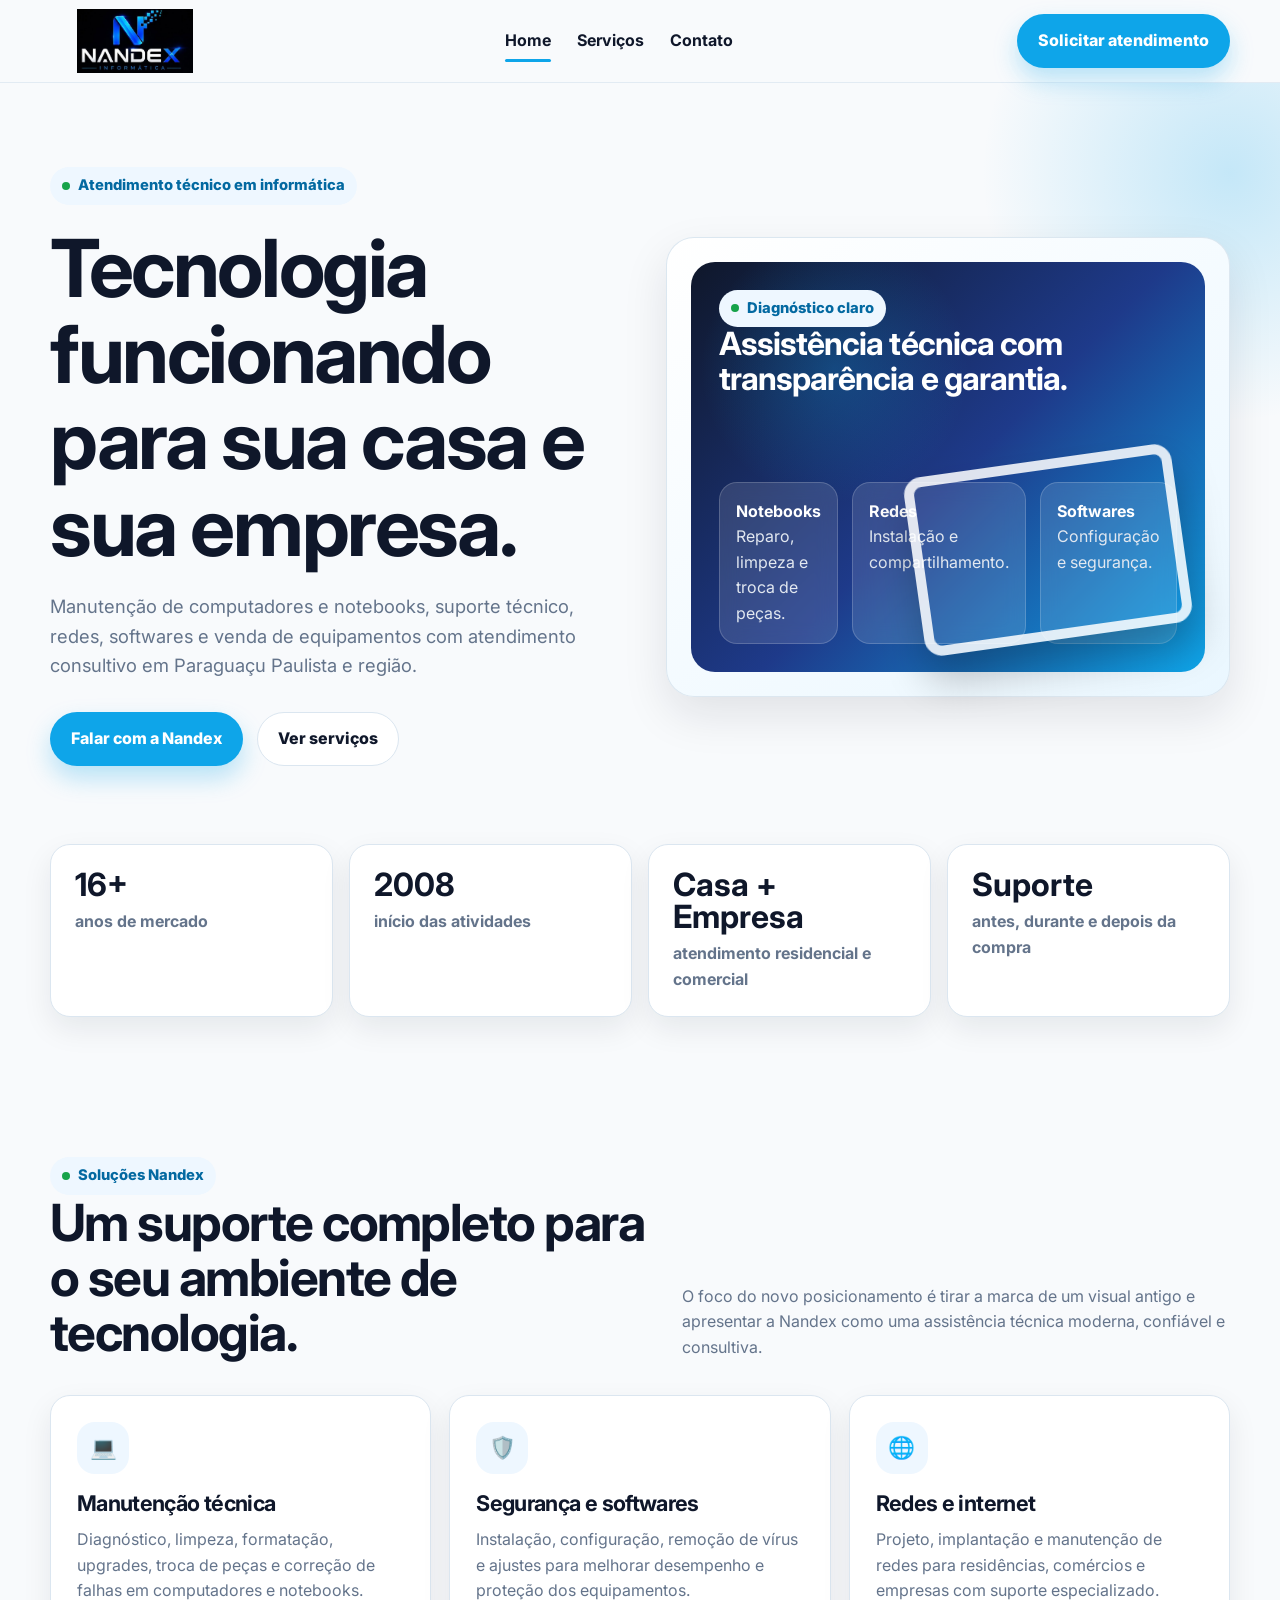
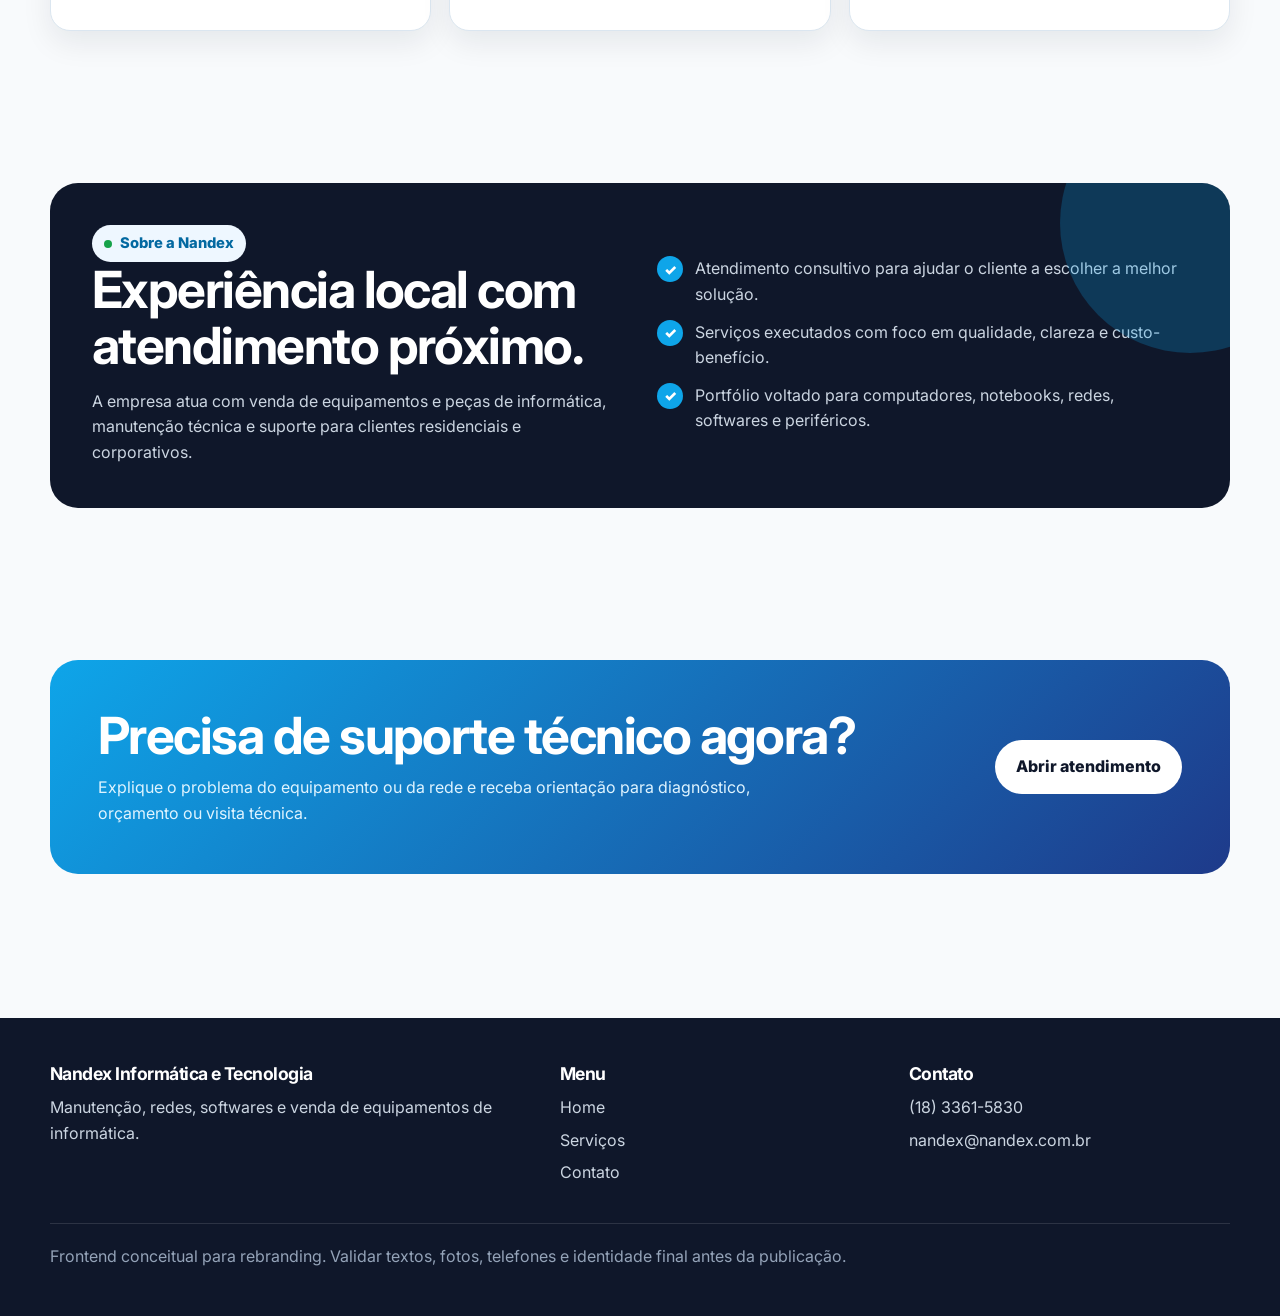
==== index.html @ adfa8a40 "chore: registrar estado inicial do site Nandex" ====
<!doctype html>
<html lang="pt-BR">
<head>
  <meta charset="utf-8">
  <meta name="viewport" content="width=device-width, initial-scale=1">
  <title>Nandex Informática e Tecnologia | Suporte, redes e manutenção</title>
  <meta name="description" content="Rebranding do frontend da Nandex Informática: manutenção de computadores, notebooks, redes, softwares e suporte técnico em Paraguaçu Paulista.">
  <link rel="preconnect" href="https://fonts.googleapis.com">
  <link rel="preconnect" href="https://fonts.gstatic.com" crossorigin>
  <link href="https://fonts.googleapis.com/css2?family=Inter:wght@400;600;700;800;900&display=swap" rel="stylesheet">
  <link rel="stylesheet" href="assets/css/style.css">
</head>
<body>
  <header class="site-header">
    <div class="container navbar">
      <a class="brand" href="index.html" aria-label="Nandex Informática e Tecnologia">
        <img class="brand-logo" src="assets/img/logo.nandex.jpeg" alt="Nandex Informática">
      </a>
      <nav class="nav-links" aria-label="Menu principal">
        <a class="active" href="index.html">Home</a>
        <a href="servicos.html">Serviços</a>
        <a href="contato.html">Contato</a>
      </nav>
      <div class="header-actions">
        <a class="btn btn-primary" href="contato.html">Solicitar atendimento</a>
        <button class="mobile-toggle" type="button" aria-label="Abrir menu" aria-expanded="false" data-mobile-toggle><span></span><span></span><span></span></button>
      </div>
    </div>
  </header>

  <main>
    <section class="hero">
      <div class="container hero-grid">
        <div>
          <span class="eyebrow">Atendimento técnico em informática</span>
          <h1>Tecnologia funcionando para sua casa e sua empresa.</h1>
          <p>Manutenção de computadores e notebooks, suporte técnico, redes, softwares e venda de equipamentos com atendimento consultivo em Paraguaçu Paulista e região.</p>
          <div class="hero-actions">
            <a class="btn btn-primary" href="contato.html">Falar com a Nandex</a>
            <a class="btn btn-outline" href="servicos.html">Ver serviços</a>
          </div>
        </div>
        <aside class="hero-card" aria-label="Resumo de serviços Nandex">
          <div class="device-card">
            <div>
              <span class="eyebrow">Diagnóstico claro</span>
              <h3>Assistência técnica com transparência e garantia.</h3>
            </div>
            <div class="service-strip">
              <div class="mini-card"><strong>Notebooks</strong>Reparo, limpeza e troca de peças.</div>
              <div class="mini-card"><strong>Redes</strong>Instalação e compartilhamento.</div>
              <div class="mini-card"><strong>Softwares</strong>Configuração e segurança.</div>
            </div>
          </div>
        </aside>
      </div>
    </section>

    <section class="stats" aria-label="Diferenciais da empresa">
      <div class="container stats-grid">
        <div class="stat-card"><strong>16+</strong><span>anos de mercado</span></div>
        <div class="stat-card"><strong>2008</strong><span>início das atividades</span></div>
        <div class="stat-card"><strong>Casa + Empresa</strong><span>atendimento residencial e comercial</span></div>
        <div class="stat-card"><strong>Suporte</strong><span>antes, durante e depois da compra</span></div>
      </div>
    </section>

    <section class="section">
      <div class="container">
        <div class="section-header">
          <div>
            <span class="eyebrow">Soluções Nandex</span>
            <h2>Um suporte completo para o seu ambiente de tecnologia.</h2>
          </div>
          <p>O foco do novo posicionamento é tirar a marca de um visual antigo e apresentar a Nandex como uma assistência técnica moderna, confiável e consultiva.</p>
        </div>
        <div class="grid-3">
          <article class="card"><div class="icon">💻</div><h3>Manutenção técnica</h3><p>Diagnóstico, limpeza, formatação, upgrades, troca de peças e correção de falhas em computadores e notebooks.</p></article>
          <article class="card"><div class="icon">🛡️</div><h3>Segurança e softwares</h3><p>Instalação, configuração, remoção de vírus e ajustes para melhorar desempenho e proteção dos equipamentos.</p></article>
          <article class="card"><div class="icon">🌐</div><h3>Redes e internet</h3><p>Projeto, implantação e manutenção de redes para residências, comércios e empresas com suporte especializado.</p></article>
        </div>
      </div>
    </section>

    <section class="section">
      <div class="container about-band">
        <div>
          <span class="eyebrow">Sobre a Nandex</span>
          <h2>Experiência local com atendimento próximo.</h2>
          <p style="margin-top:16px">A empresa atua com venda de equipamentos e peças de informática, manutenção técnica e suporte para clientes residenciais e corporativos.</p>
        </div>
        <div class="about-list">
          <div class="check"><span>✓</span><p>Atendimento consultivo para ajudar o cliente a escolher a melhor solução.</p></div>
          <div class="check"><span>✓</span><p>Serviços executados com foco em qualidade, clareza e custo-benefício.</p></div>
          <div class="check"><span>✓</span><p>Portfólio voltado para computadores, notebooks, redes, softwares e periféricos.</p></div>
        </div>
      </div>
    </section>

    <section class="section">
      <div class="container cta">
        <div>
          <h2>Precisa de suporte técnico agora?</h2>
          <p>Explique o problema do equipamento ou da rede e receba orientação para diagnóstico, orçamento ou visita técnica.</p>
        </div>
        <a class="btn" href="contato.html">Abrir atendimento</a>
      </div>
    </section>
  </main>

  <footer class="site-footer">
    <div class="container footer-grid">
      <div><h3>Nandex Informática e Tecnologia</h3><p>Manutenção, redes, softwares e venda de equipamentos de informática.</p></div>
      <div><h3>Menu</h3><a href="index.html">Home</a><a href="servicos.html">Serviços</a><a href="contato.html">Contato</a></div>
      <div><h3>Contato</h3><a href="tel:+551833615830">(18) 3361-5830</a><a href="mailto:nandex@nandex.com.br">nandex@nandex.com.br</a></div>
    </div>
    <div class="container footer-bottom">Frontend conceitual para rebranding. Validar textos, fotos, telefones e identidade final antes da publicação.</div>
  </footer>
  <script src="assets/js/main.js"></script>
</body>
</html>
---- assets/css/style.css ----
:root {
  --color-bg: #f8fafc;
  --color-surface: #ffffff;
  --color-surface-2: #eef7ff;
  --color-primary: #0ea5e9;
  --color-primary-dark: #0369a1;
  --color-secondary: #0f172a;
  --color-text: #334155;
  --color-muted: #64748b;
  --color-border: #dbe6f0;
  --color-success: #16a34a;
  --shadow-soft: 0 18px 45px rgba(15, 23, 42, 0.10);
  --shadow-card: 0 12px 30px rgba(15, 23, 42, 0.08);
  --radius-xl: 28px;
  --radius-lg: 20px;
  --radius-md: 14px;
  --max-width: 1180px;
}

* { box-sizing: border-box; }
html { scroll-behavior: smooth; }
body {
  margin: 0;
  font-family: Inter, system-ui, -apple-system, BlinkMacSystemFont, "Segoe UI", sans-serif;
  background: var(--color-bg);
  color: var(--color-text);
  line-height: 1.6;
}
body.menu-open { overflow: hidden; }
a { color: inherit; text-decoration: none; }
img { max-width: 100%; display: block; }
.container { width: min(var(--max-width), calc(100% - 32px)); margin: 0 auto; }

.site-header {
  position: sticky;
  top: 0;
  z-index: 50;
  background: rgba(248, 250, 252, 0.92);
  backdrop-filter: blur(18px);
  border-bottom: 1px solid rgba(219, 230, 240, 0.75);
}
.navbar {
  min-height: 82px;
  display: flex;
  align-items: center;
  justify-content: space-between;
  gap: 24px;
}
.brand { display: inline-flex; align-items: center; gap: 12px; font-weight: 800; color: var(--color-secondary); }
.brand-logo {
  width: 170px;
  height: 64px;
  object-fit: contain;
  border-radius: 8px;
}
.nav-links { display: flex; align-items: center; gap: 26px; font-weight: 700; color: var(--color-secondary); }
.nav-links a { position: relative; }
.nav-links a::after {
  content: ""; position: absolute; left: 0; bottom: -8px; width: 0; height: 3px;
  border-radius: 999px; background: var(--color-primary); transition: width .25s ease;
}
.nav-links a:hover::after, .nav-links a.active::after { width: 100%; }
.header-actions { display: flex; align-items: center; gap: 12px; }
.mobile-toggle {
  display: none;
  border: 0; background: var(--color-surface); width: 46px; height: 46px; border-radius: 14px;
  box-shadow: var(--shadow-card); cursor: pointer;
}
.mobile-toggle span { display: block; width: 20px; height: 2px; margin: 4px auto; background: var(--color-secondary); }

.btn {
  display: inline-flex; align-items: center; justify-content: center; gap: 8px;
  border-radius: 999px; padding: 13px 20px; border: 1px solid transparent;
  font-weight: 800; cursor: pointer; transition: transform .2s ease, box-shadow .2s ease, background .2s ease;
}
.btn:hover { transform: translateY(-2px); }
.btn-primary { background: var(--color-primary); color: white; box-shadow: 0 12px 24px rgba(14, 165, 233, 0.28); }
.btn-primary:hover { background: var(--color-primary-dark); }
.btn-secondary { background: var(--color-secondary); color: white; }
.btn-outline { border-color: var(--color-border); color: var(--color-secondary); background: white; }

.hero { position: relative; overflow: hidden; padding: 84px 0 56px; }
.hero::before {
  content: ""; position: absolute; inset: -180px -220px auto auto; width: 540px; height: 540px;
  background: radial-gradient(circle, rgba(14,165,233,.22), transparent 65%);
  pointer-events: none;
}
.hero-grid { display: grid; grid-template-columns: 1.05fr .95fr; gap: 46px; align-items: center; }
.eyebrow {
  display: inline-flex; align-items: center; gap: 8px; padding: 7px 12px; border-radius: 999px;
  background: var(--color-surface-2); color: var(--color-primary-dark); font-weight: 800; font-size: .92rem;
}
.eyebrow::before { content: ""; width: 8px; height: 8px; border-radius: 50%; background: var(--color-success); }
h1, h2, h3 { color: var(--color-secondary); line-height: 1.08; margin: 0; letter-spacing: -.03em; }
h1 { margin-top: 20px; font-size: clamp(2.5rem, 7vw, 5rem); max-width: 800px; }
h2 { font-size: clamp(2rem, 4vw, 3.2rem); }
h3 { font-size: 1.35rem; }
p { margin: 0; }
.hero p { margin-top: 22px; font-size: 1.15rem; color: var(--color-muted); max-width: 660px; }
.hero-actions { margin-top: 32px; display: flex; gap: 14px; flex-wrap: wrap; }
.hero-card {
  position: relative; background: linear-gradient(145deg, var(--color-surface), #eaf7ff);
  border: 1px solid rgba(219, 230, 240, 0.95); border-radius: var(--radius-xl);
  padding: 24px; box-shadow: var(--shadow-soft);
}
.device-card {
  min-height: 410px; border-radius: 24px; background:
    radial-gradient(circle at 28% 26%, rgba(14,165,233,.25), transparent 28%),
    linear-gradient(135deg, #0f172a, #1e3a8a 52%, #0ea5e9);
  color: white; padding: 28px; display: flex; flex-direction: column; justify-content: space-between;
  overflow: hidden;
}
.device-card::after {
  content: ""; position: absolute; right: 46px; bottom: 56px; width: 250px; height: 160px;
  border: 10px solid rgba(255,255,255,.85); border-radius: 18px; transform: rotate(-8deg);
  box-shadow: 0 24px 40px rgba(0,0,0,.25);
}
.device-card h3 { color: white; font-size: 2rem; max-width: 360px; }
.service-strip {
  display: grid; grid-template-columns: repeat(3, 1fr); gap: 14px; margin-top: 18px;
}
.mini-card {
  background: rgba(255,255,255,.12); border: 1px solid rgba(255,255,255,.18);
  border-radius: 18px; padding: 16px; backdrop-filter: blur(10px); color: #e2e8f0;
}
.mini-card strong { color: white; display: block; }

.stats { padding: 22px 0 64px; }
.stats-grid { display: grid; grid-template-columns: repeat(4, 1fr); gap: 16px; }
.stat-card {
  background: var(--color-surface); border: 1px solid var(--color-border); border-radius: var(--radius-lg);
  padding: 24px; box-shadow: var(--shadow-card);
}
.stat-card strong { display: block; color: var(--color-secondary); font-size: 2rem; line-height: 1; }
.stat-card span { display: block; margin-top: 8px; color: var(--color-muted); font-weight: 700; }

.section { padding: 76px 0; }
.section-header { display: flex; justify-content: space-between; align-items: end; gap: 24px; margin-bottom: 34px; }
.section-header p { max-width: 620px; color: var(--color-muted); }
.grid-3 { display: grid; grid-template-columns: repeat(3, 1fr); gap: 18px; }
.card {
  background: var(--color-surface); border: 1px solid var(--color-border); border-radius: var(--radius-lg);
  padding: 26px; box-shadow: var(--shadow-card);
}
.icon {
  width: 52px; height: 52px; border-radius: 18px; display: grid; place-items: center;
  background: var(--color-surface-2); color: var(--color-primary-dark); font-size: 1.35rem; margin-bottom: 18px;
}
.card p { color: var(--color-muted); margin-top: 12px; }
.card ul { padding-left: 20px; margin-bottom: 0; color: var(--color-muted); }

.about-band {
  background: var(--color-secondary); color: #cbd5e1; border-radius: var(--radius-xl);
  padding: 42px; display: grid; grid-template-columns: 1fr 1fr; gap: 34px; align-items: center;
  overflow: hidden; position: relative;
}
.about-band::after {
  content: ""; position: absolute; right: -90px; top: -90px; width: 260px; height: 260px;
  background: rgba(14,165,233,.24); border-radius: 50%;
}
.about-band h2 { color: white; }
.about-list { display: grid; gap: 12px; }
.check { display: flex; gap: 12px; align-items: flex-start; }
.check span { flex: 0 0 26px; height: 26px; border-radius: 50%; background: var(--color-primary); color: white; display: grid; place-items: center; font-size: .9rem; font-weight: 900; }

.cta {
  background: linear-gradient(135deg, var(--color-primary), #1e3a8a);
  color: white; border-radius: var(--radius-xl); padding: 48px; display: grid; grid-template-columns: 1fr auto; gap: 28px; align-items: center;
}
.cta h2 { color: white; }
.cta p { color: #dff4ff; margin-top: 12px; max-width: 720px; }
.cta .btn { background: white; color: var(--color-secondary); }

.page-hero { padding: 72px 0 34px; }
.page-hero p { color: var(--color-muted); max-width: 720px; margin-top: 18px; font-size: 1.08rem; }
.service-list { display: grid; gap: 16px; }
.service-row { display: grid; grid-template-columns: 74px 1fr auto; gap: 18px; align-items: center; }
.service-row .icon { margin: 0; }
.badge { display: inline-flex; align-items: center; border-radius: 999px; background: var(--color-surface-2); color: var(--color-primary-dark); padding: 6px 10px; font-weight: 800; font-size: .84rem; }

.contact-grid { display: grid; grid-template-columns: .9fr 1.1fr; gap: 22px; align-items: start; }
.contact-box { display: grid; gap: 14px; }
.contact-line { display: flex; gap: 12px; padding: 18px; background: white; border: 1px solid var(--color-border); border-radius: var(--radius-md); }
.contact-line strong { display: block; color: var(--color-secondary); }
.contact-line span { color: var(--color-muted); }
.form { background: white; border: 1px solid var(--color-border); border-radius: var(--radius-lg); padding: 26px; box-shadow: var(--shadow-card); }
.form-grid { display: grid; gap: 14px; }
label { display: grid; gap: 7px; color: var(--color-secondary); font-weight: 800; }
input, textarea, select {
  width: 100%; border: 1px solid var(--color-border); border-radius: 14px; padding: 13px 14px;
  font: inherit; color: var(--color-secondary); background: #fbfdff;
}
textarea { min-height: 140px; resize: vertical; }
.form-note { color: var(--color-muted); font-size: .92rem; margin-top: 12px; }
.map-placeholder {
  min-height: 260px; border: 1px dashed #9cc9e7; border-radius: var(--radius-lg);
  display: grid; place-items: center; text-align: center; padding: 24px; background: var(--color-surface-2); color: var(--color-primary-dark); font-weight: 800;
}

.site-footer { margin-top: 68px; background: var(--color-secondary); color: #cbd5e1; padding: 46px 0; }
.footer-grid { display: grid; grid-template-columns: 1.2fr .8fr .8fr; gap: 28px; }
.footer-grid h3 { color: white; font-size: 1.1rem; margin-bottom: 12px; }
.footer-grid a { color: #cbd5e1; display: block; margin: 7px 0; }
.footer-bottom { margin-top: 30px; padding-top: 20px; border-top: 1px solid rgba(255,255,255,.12); color: #94a3b8; }

@media (max-width: 920px) {
  .hero-grid, .about-band, .contact-grid, .cta { grid-template-columns: 1fr; }
  .grid-3, .stats-grid { grid-template-columns: repeat(2, 1fr); }
  .section-header { align-items: start; flex-direction: column; }
  .header-actions .btn { display: none; }
  .mobile-toggle { display: block; }
  .nav-links {
    position: fixed; inset: 82px 16px auto 16px; display: none; flex-direction: column; align-items: stretch; gap: 0;
    background: white; border: 1px solid var(--color-border); border-radius: 22px; padding: 10px;
    box-shadow: var(--shadow-soft);
  }
  body.menu-open .nav-links { display: flex; }
  .nav-links a { padding: 14px 16px; }
  .nav-links a::after { display: none; }
}

@media (max-width: 620px) {
  .hero { padding-top: 52px; }
  .service-strip, .grid-3, .stats-grid, .footer-grid { grid-template-columns: 1fr; }
  .hero-card { padding: 14px; }
  .device-card { min-height: 360px; }
  .service-row { grid-template-columns: 1fr; }
  .about-band, .cta { padding: 28px; }
  .brand-logo { width: 132px; height: 58px; }
}
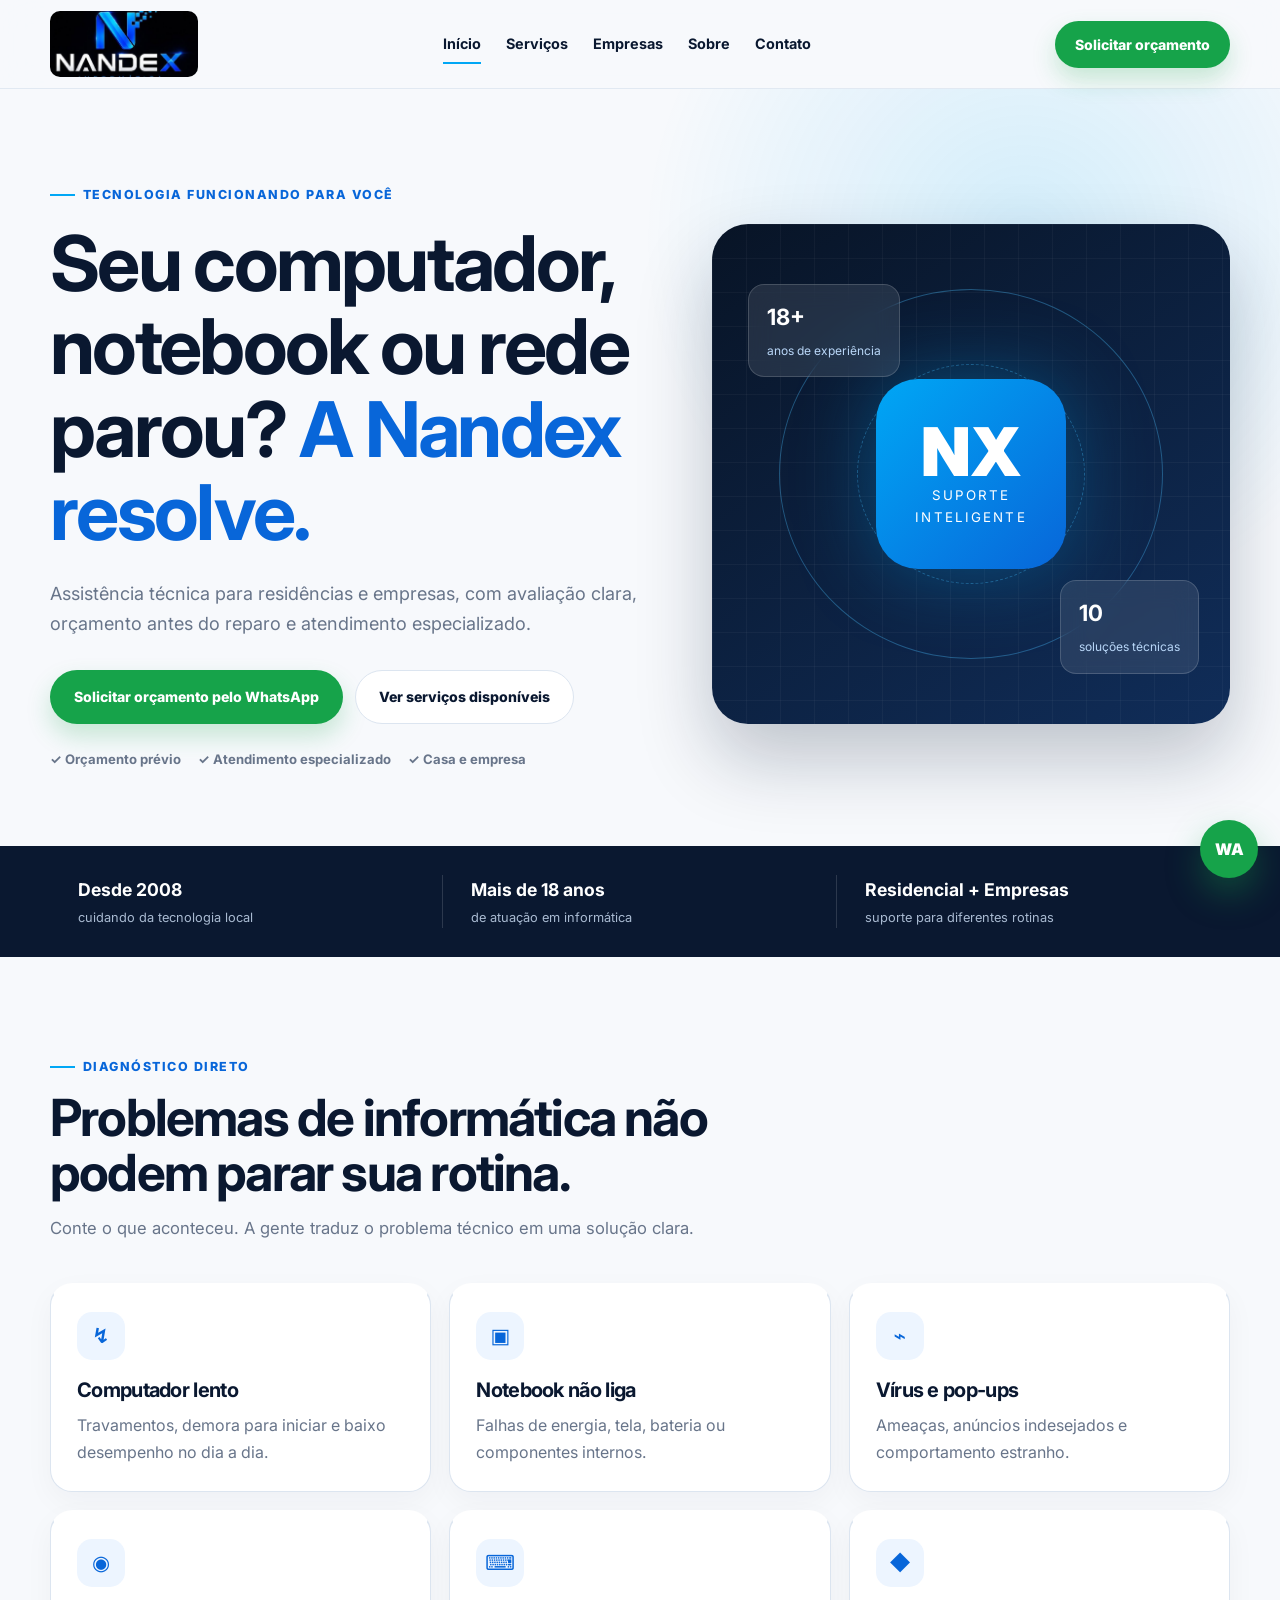
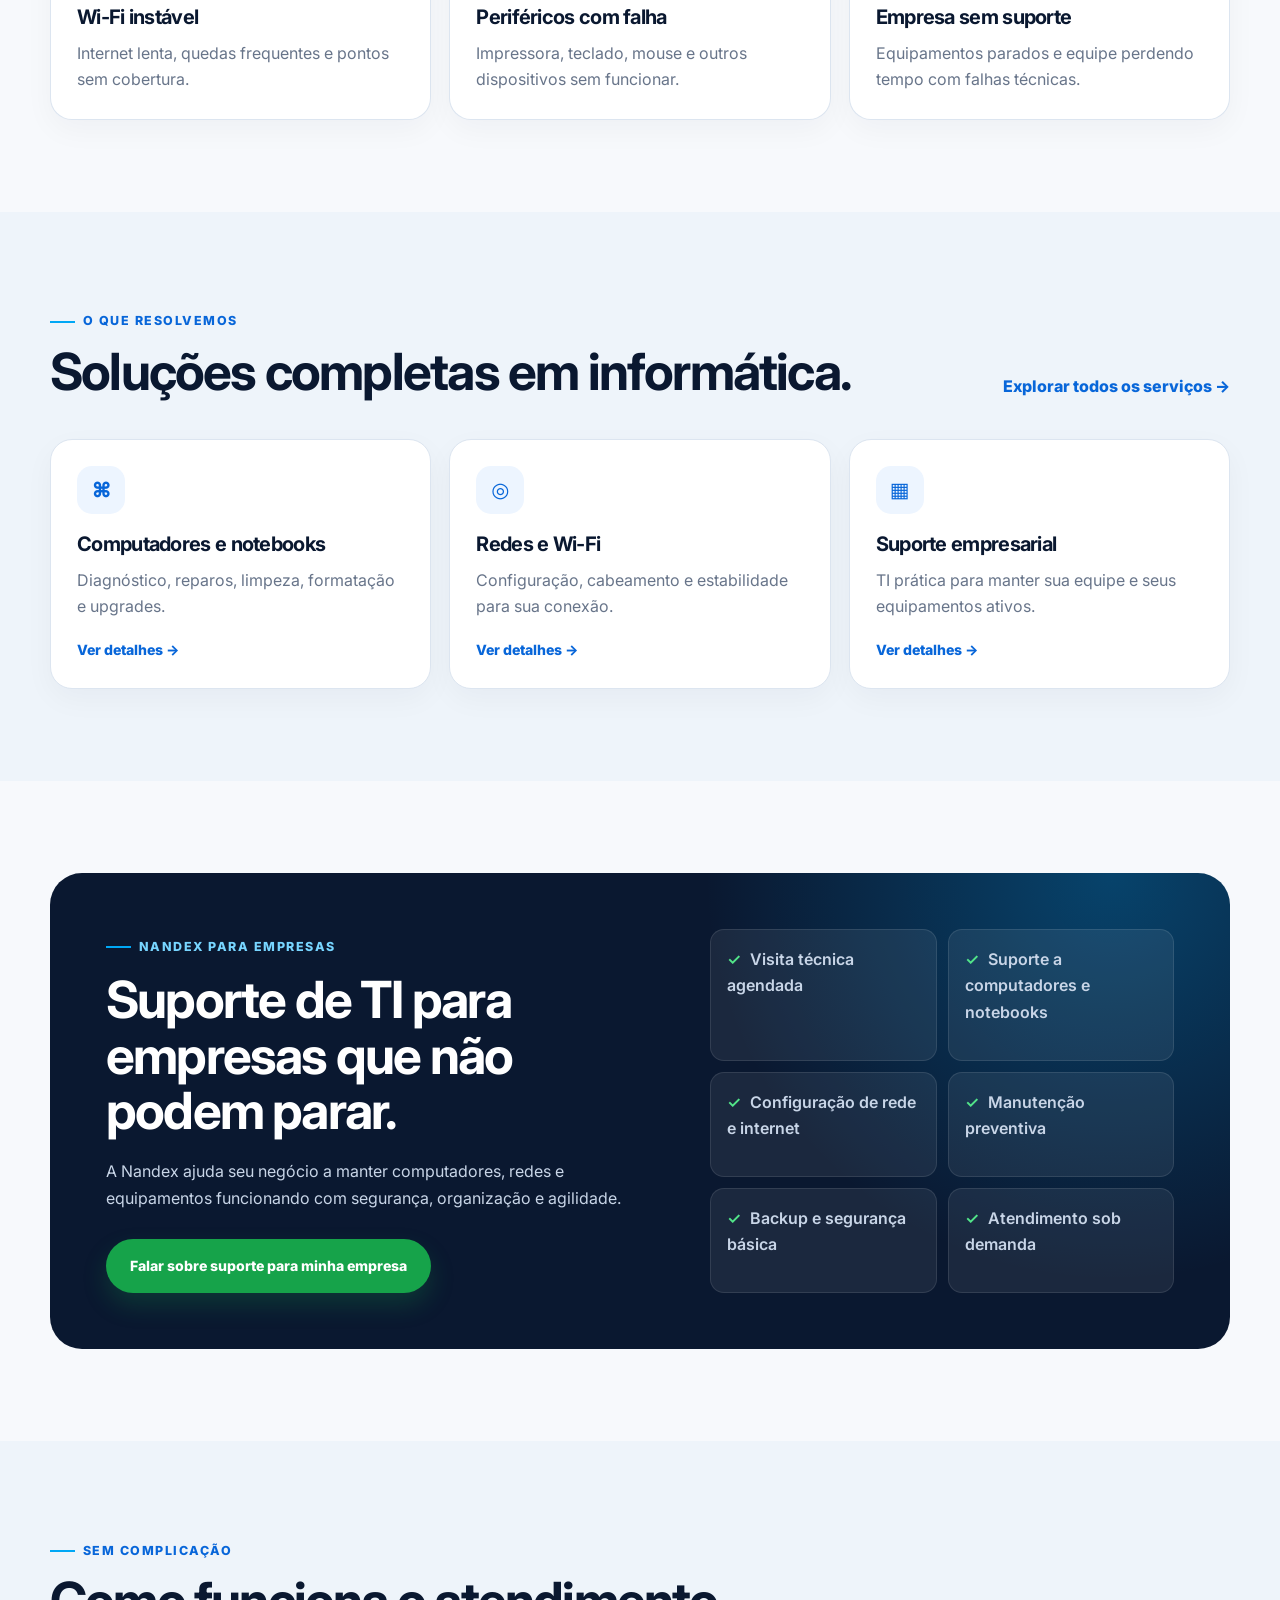
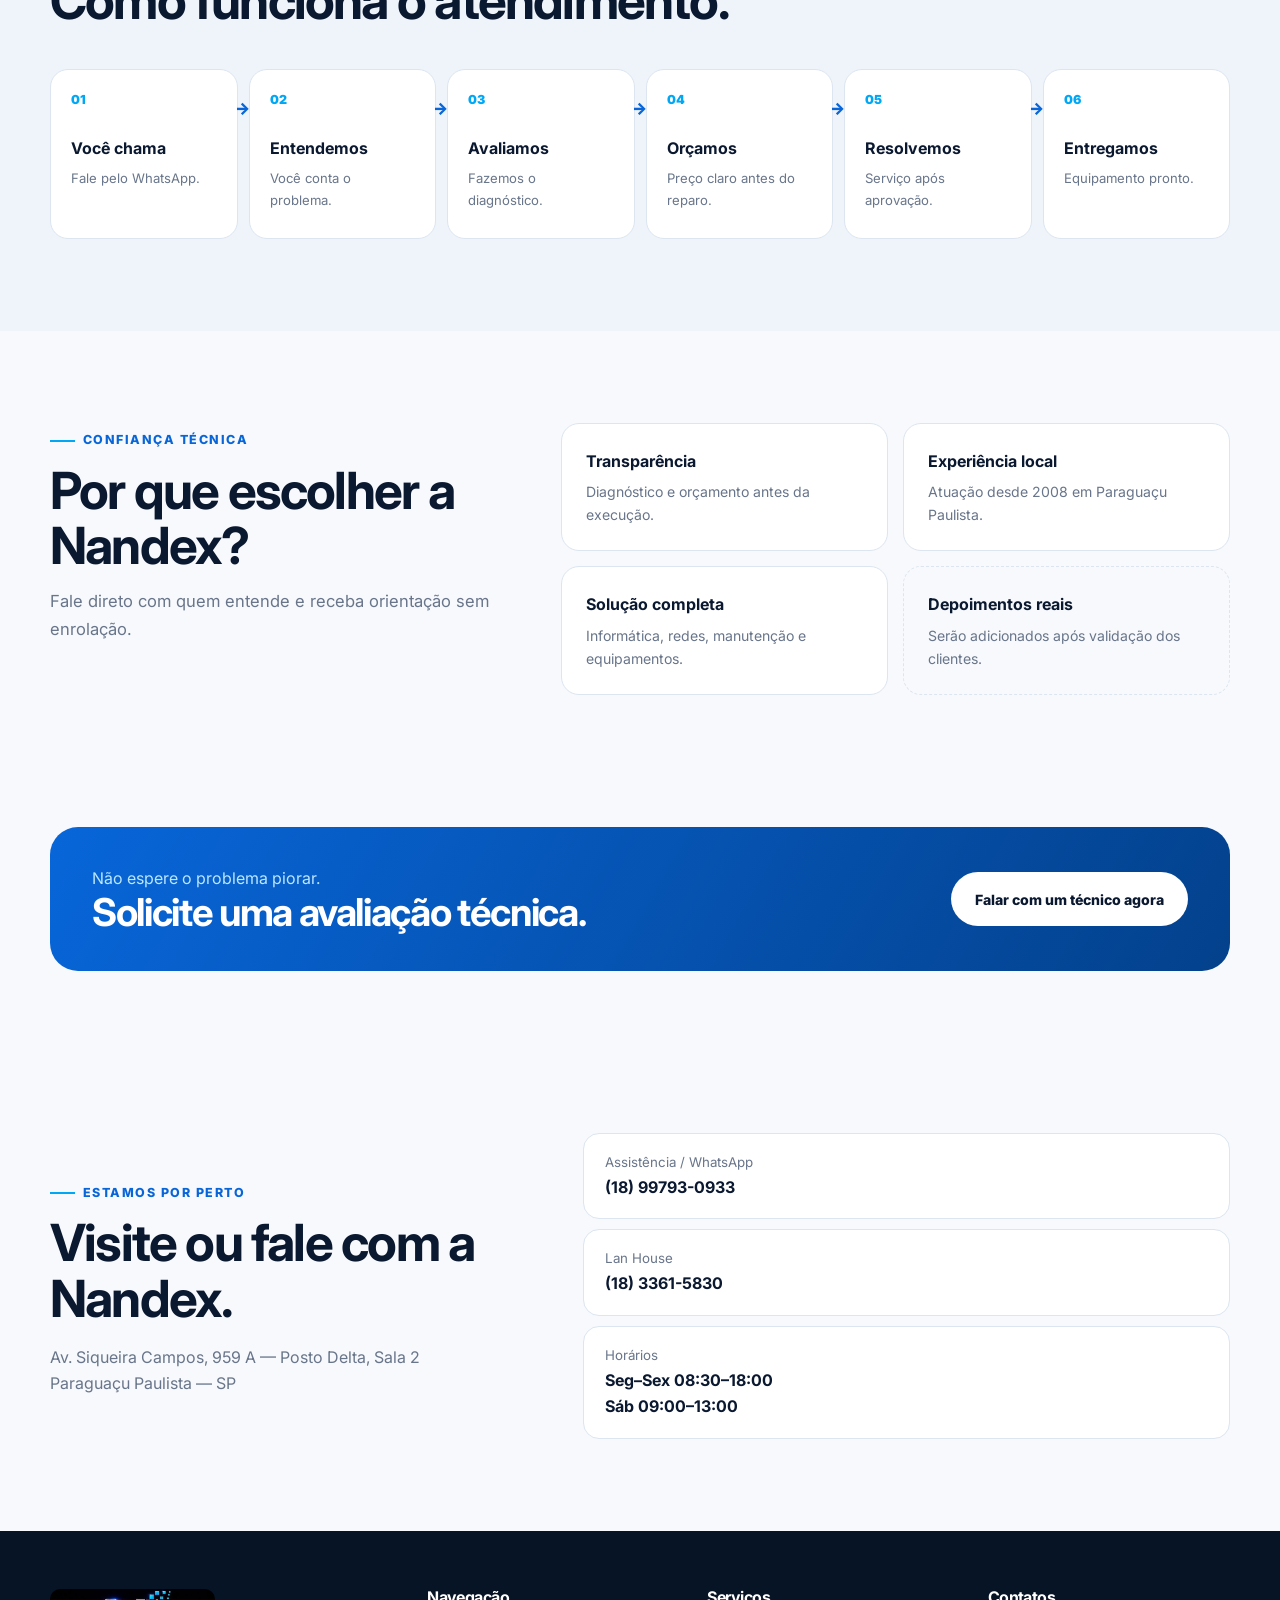
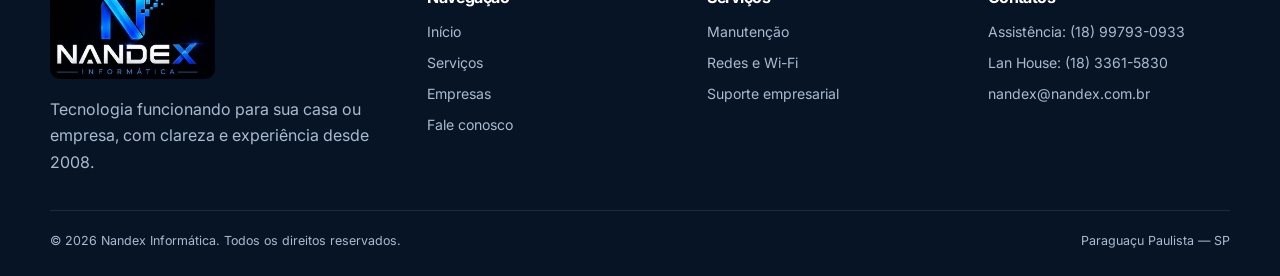
==== commit 376dd89e: "feat: modernizar site comercial da Nandex" ====
--- a/index.html
+++ b/index.html
@@ -2,120 +2,115 @@
 <html lang="pt-BR">
 <head>
   <meta charset="utf-8">
-  <meta name="viewport" content="width=device-width, initial-scale=1">
-  <title>Nandex Informática e Tecnologia | Suporte, redes e manutenção</title>
-  <meta name="description" content="Rebranding do frontend da Nandex Informática: manutenção de computadores, notebooks, redes, softwares e suporte técnico em Paraguaçu Paulista.">
+  <meta name="viewport" content="width=device-width,initial-scale=1">
+  <title>Nandex | Assistência técnica e soluções em informática</title>
+  <meta name="description" content="Assistência técnica em computadores, notebooks, redes e TI para residências e empresas em Paraguaçu Paulista. Solicite seu orçamento.">
   <link rel="preconnect" href="https://fonts.googleapis.com">
   <link rel="preconnect" href="https://fonts.gstatic.com" crossorigin>
-  <link href="https://fonts.googleapis.com/css2?family=Inter:wght@400;600;700;800;900&display=swap" rel="stylesheet">
+  <link href="https://fonts.googleapis.com/css2?family=Inter:wght@400;500;600;700;800;900&display=swap" rel="stylesheet">
   <link rel="stylesheet" href="assets/css/style.css">
 </head>
 <body>
   <header class="site-header">
     <div class="container navbar">
-      <a class="brand" href="index.html" aria-label="Nandex Informática e Tecnologia">
-        <img class="brand-logo" src="assets/img/logo.nandex.jpeg" alt="Nandex Informática">
-      </a>
-      <nav class="nav-links" aria-label="Menu principal">
-        <a class="active" href="index.html">Home</a>
-        <a href="servicos.html">Serviços</a>
-        <a href="contato.html">Contato</a>
+      <a class="brand" href="index.html" aria-label="Nandex - Página inicial"><img class="brand-logo" src="assets/img/logo.nandex.jpeg" alt="Nandex Informática"></a>
+      <nav class="nav-links" aria-label="Navegação principal">
+        <a class="active" href="#inicio">Início</a><a href="#servicos">Serviços</a><a href="#empresas">Empresas</a><a href="#sobre">Sobre</a><a href="#contato">Contato</a>
       </nav>
       <div class="header-actions">
-        <a class="btn btn-primary" href="contato.html">Solicitar atendimento</a>
+        <a class="btn btn-whatsapp" href="https://wa.me/5518997930933?text=Ol%C3%A1%2C%20gostaria%20de%20solicitar%20um%20or%C3%A7amento." target="_blank" rel="noopener">Solicitar orçamento</a>
         <button class="mobile-toggle" type="button" aria-label="Abrir menu" aria-expanded="false" data-mobile-toggle><span></span><span></span><span></span></button>
       </div>
     </div>
   </header>
 
   <main>
-    <section class="hero">
+    <section class="hero" id="inicio">
       <div class="container hero-grid">
-        <div>
-          <span class="eyebrow">Atendimento técnico em informática</span>
-          <h1>Tecnologia funcionando para sua casa e sua empresa.</h1>
-          <p>Manutenção de computadores e notebooks, suporte técnico, redes, softwares e venda de equipamentos com atendimento consultivo em Paraguaçu Paulista e região.</p>
+        <div class="hero-copy reveal">
+          <span class="eyebrow">Tecnologia funcionando para você</span>
+          <h1>Seu computador, notebook ou rede parou? <em>A Nandex resolve.</em></h1>
+          <p>Assistência técnica para residências e empresas, com avaliação clara, orçamento antes do reparo e atendimento especializado.</p>
           <div class="hero-actions">
-            <a class="btn btn-primary" href="contato.html">Falar com a Nandex</a>
-            <a class="btn btn-outline" href="servicos.html">Ver serviços</a>
+            <a class="btn btn-whatsapp btn-lg" href="https://wa.me/5518997930933?text=Ol%C3%A1%2C%20quero%20solicitar%20um%20or%C3%A7amento." target="_blank" rel="noopener">Solicitar orçamento pelo WhatsApp</a>
+            <a class="btn btn-outline btn-lg" href="#servicos">Ver serviços disponíveis</a>
           </div>
+          <div class="trust-row"><span>✓ Orçamento prévio</span><span>✓ Atendimento especializado</span><span>✓ Casa e empresa</span></div>
         </div>
-        <aside class="hero-card" aria-label="Resumo de serviços Nandex">
-          <div class="device-card">
-            <div>
-              <span class="eyebrow">Diagnóstico claro</span>
-              <h3>Assistência técnica com transparência e garantia.</h3>
-            </div>
-            <div class="service-strip">
-              <div class="mini-card"><strong>Notebooks</strong>Reparo, limpeza e troca de peças.</div>
-              <div class="mini-card"><strong>Redes</strong>Instalação e compartilhamento.</div>
-              <div class="mini-card"><strong>Softwares</strong>Configuração e segurança.</div>
-            </div>
-          </div>
-        </aside>
-      </div>
-    </section>
-
-    <section class="stats" aria-label="Diferenciais da empresa">
-      <div class="container stats-grid">
-        <div class="stat-card"><strong>16+</strong><span>anos de mercado</span></div>
-        <div class="stat-card"><strong>2008</strong><span>início das atividades</span></div>
-        <div class="stat-card"><strong>Casa + Empresa</strong><span>atendimento residencial e comercial</span></div>
-        <div class="stat-card"><strong>Suporte</strong><span>antes, durante e depois da compra</span></div>
-      </div>
-    </section>
-
-    <section class="section">
-      <div class="container">
-        <div class="section-header">
-          <div>
-            <span class="eyebrow">Soluções Nandex</span>
-            <h2>Um suporte completo para o seu ambiente de tecnologia.</h2>
-          </div>
-          <p>O foco do novo posicionamento é tirar a marca de um visual antigo e apresentar a Nandex como uma assistência técnica moderna, confiável e consultiva.</p>
-        </div>
-        <div class="grid-3">
-          <article class="card"><div class="icon">💻</div><h3>Manutenção técnica</h3><p>Diagnóstico, limpeza, formatação, upgrades, troca de peças e correção de falhas em computadores e notebooks.</p></article>
-          <article class="card"><div class="icon">🛡️</div><h3>Segurança e softwares</h3><p>Instalação, configuração, remoção de vírus e ajustes para melhorar desempenho e proteção dos equipamentos.</p></article>
-          <article class="card"><div class="icon">🌐</div><h3>Redes e internet</h3><p>Projeto, implantação e manutenção de redes para residências, comércios e empresas com suporte especializado.</p></article>
+        <div class="tech-visual reveal" aria-hidden="true">
+          <div class="visual-orbit orbit-one"></div><div class="visual-orbit orbit-two"></div>
+          <div class="visual-core"><span>NX</span><small>suporte inteligente</small></div>
+          <div class="signal-card signal-a"><strong>18+</strong><span>anos de experiência</span></div>
+          <div class="signal-card signal-b"><strong>10</strong><span>soluções técnicas</span></div>
         </div>
       </div>
     </section>
 
-    <section class="section">
-      <div class="container about-band">
-        <div>
-          <span class="eyebrow">Sobre a Nandex</span>
-          <h2>Experiência local com atendimento próximo.</h2>
-          <p style="margin-top:16px">A empresa atua com venda de equipamentos e peças de informática, manutenção técnica e suporte para clientes residenciais e corporativos.</p>
-        </div>
-        <div class="about-list">
-          <div class="check"><span>✓</span><p>Atendimento consultivo para ajudar o cliente a escolher a melhor solução.</p></div>
-          <div class="check"><span>✓</span><p>Serviços executados com foco em qualidade, clareza e custo-benefício.</p></div>
-          <div class="check"><span>✓</span><p>Portfólio voltado para computadores, notebooks, redes, softwares e periféricos.</p></div>
+    <section class="proof-band"><div class="container proof-grid">
+      <div><strong>Desde 2008</strong><span>cuidando da tecnologia local</span></div>
+      <div><strong>Mais de 18 anos</strong><span>de atuação em informática</span></div>
+      <div><strong>Residencial + Empresas</strong><span>suporte para diferentes rotinas</span></div>
+    </div></section>
+
+    <section class="section" id="problemas">
+      <div class="container">
+        <div class="section-heading"><span class="kicker">Diagnóstico direto</span><h2>Problemas de informática não podem parar sua rotina.</h2><p>Conte o que aconteceu. A gente traduz o problema técnico em uma solução clara.</p></div>
+        <div class="grid-3 problem-grid">
+          <article class="card problem-card"><span class="card-icon">↯</span><h3>Computador lento</h3><p>Travamentos, demora para iniciar e baixo desempenho no dia a dia.</p></article>
+          <article class="card problem-card"><span class="card-icon">▣</span><h3>Notebook não liga</h3><p>Falhas de energia, tela, bateria ou componentes internos.</p></article>
+          <article class="card problem-card"><span class="card-icon">⌁</span><h3>Vírus e pop-ups</h3><p>Ameaças, anúncios indesejados e comportamento estranho.</p></article>
+          <article class="card problem-card"><span class="card-icon">◉</span><h3>Wi-Fi instável</h3><p>Internet lenta, quedas frequentes e pontos sem cobertura.</p></article>
+          <article class="card problem-card"><span class="card-icon">⌨</span><h3>Periféricos com falha</h3><p>Impressora, teclado, mouse e outros dispositivos sem funcionar.</p></article>
+          <article class="card problem-card"><span class="card-icon">◆</span><h3>Empresa sem suporte</h3><p>Equipamentos parados e equipe perdendo tempo com falhas técnicas.</p></article>
         </div>
       </div>
     </section>
 
-    <section class="section">
-      <div class="container cta">
-        <div>
-          <h2>Precisa de suporte técnico agora?</h2>
-          <p>Explique o problema do equipamento ou da rede e receba orientação para diagnóstico, orçamento ou visita técnica.</p>
+    <section class="section section-tint" id="servicos">
+      <div class="container">
+        <div class="section-heading split-heading"><div><span class="kicker">O que resolvemos</span><h2>Soluções completas em informática.</h2></div><a class="text-link" href="servicos.html">Explorar todos os serviços →</a></div>
+        <div class="grid-3">
+          <article class="card service-preview"><span class="card-icon">⌘</span><h3>Computadores e notebooks</h3><p>Diagnóstico, reparos, limpeza, formatação e upgrades.</p><a href="servicos.html#manutencao">Ver detalhes →</a></article>
+          <article class="card service-preview"><span class="card-icon">◎</span><h3>Redes e Wi-Fi</h3><p>Configuração, cabeamento e estabilidade para sua conexão.</p><a href="servicos.html#redes">Ver detalhes →</a></article>
+          <article class="card service-preview"><span class="card-icon">▦</span><h3>Suporte empresarial</h3><p>TI prática para manter sua equipe e seus equipamentos ativos.</p><a href="servicos.html#empresarial">Ver detalhes →</a></article>
         </div>
-        <a class="btn" href="contato.html">Abrir atendimento</a>
+      </div>
+    </section>
+
+    <section class="section" id="empresas">
+      <div class="container business-panel">
+        <div><span class="kicker kicker-light">Nandex para empresas</span><h2>Suporte de TI para empresas que não podem parar.</h2><p>A Nandex ajuda seu negócio a manter computadores, redes e equipamentos funcionando com segurança, organização e agilidade.</p><a class="btn btn-whatsapp btn-lg" href="https://wa.me/5518997930933?text=Ol%C3%A1%2C%20quero%20falar%20sobre%20suporte%20para%20minha%20empresa." target="_blank" rel="noopener">Falar sobre suporte para minha empresa</a></div>
+        <ul class="feature-list"><li>Visita técnica agendada</li><li>Suporte a computadores e notebooks</li><li>Configuração de rede e internet</li><li>Manutenção preventiva</li><li>Backup e segurança básica</li><li>Atendimento sob demanda</li></ul>
+      </div>
+    </section>
+
+    <section class="section section-tint" id="processo">
+      <div class="container"><div class="section-heading"><span class="kicker">Sem complicação</span><h2>Como funciona o atendimento.</h2></div>
+        <ol class="process-grid">
+          <li><span>01</span><strong>Você chama</strong><p>Fale pelo WhatsApp.</p></li><li><span>02</span><strong>Entendemos</strong><p>Você conta o problema.</p></li><li><span>03</span><strong>Avaliamos</strong><p>Fazemos o diagnóstico.</p></li><li><span>04</span><strong>Orçamos</strong><p>Preço claro antes do reparo.</p></li><li><span>05</span><strong>Resolvemos</strong><p>Serviço após aprovação.</p></li><li><span>06</span><strong>Entregamos</strong><p>Equipamento pronto.</p></li>
+        </ol>
+      </div>
+    </section>
+
+    <section class="section" id="sobre">
+      <div class="container why-grid">
+        <div class="section-heading"><span class="kicker">Confiança técnica</span><h2>Por que escolher a Nandex?</h2><p>Fale direto com quem entende e receba orientação sem enrolação.</p></div>
+        <div class="why-list"><div><strong>Transparência</strong><p>Diagnóstico e orçamento antes da execução.</p></div><div><strong>Experiência local</strong><p>Atuação desde 2008 em Paraguaçu Paulista.</p></div><div><strong>Solução completa</strong><p>Informática, redes, manutenção e equipamentos.</p></div><div class="testimonial-placeholder"><strong>Depoimentos reais</strong><p>Serão adicionados após validação dos clientes.</p></div></div>
+      </div>
+    </section>
+
+    <section class="section compact"><div class="container cta-banner"><div><span>Não espere o problema piorar.</span><h2>Solicite uma avaliação técnica.</h2></div><a class="btn btn-light btn-lg" href="https://wa.me/5518997930933?text=Ol%C3%A1%2C%20quero%20agendar%20uma%20avalia%C3%A7%C3%A3o%20t%C3%A9cnica." target="_blank" rel="noopener">Falar com um técnico agora</a></div></section>
+
+    <section class="section" id="contato">
+      <div class="container contact-summary">
+        <div><span class="kicker">Estamos por perto</span><h2>Visite ou fale com a Nandex.</h2><p>Av. Siqueira Campos, 959 A — Posto Delta, Sala 2<br>Paraguaçu Paulista — SP</p></div>
+        <div class="contact-cards"><a href="https://wa.me/5518997930933" target="_blank" rel="noopener"><small>Assistência / WhatsApp</small><strong>(18) 99793-0933</strong></a><a href="tel:+551833615830"><small>Lan House</small><strong>(18) 3361-5830</strong></a><div><small>Horários</small><strong>Seg–Sex 08:30–18:00<br>Sáb 09:00–13:00</strong></div></div>
       </div>
     </section>
   </main>
 
-  <footer class="site-footer">
-    <div class="container footer-grid">
-      <div><h3>Nandex Informática e Tecnologia</h3><p>Manutenção, redes, softwares e venda de equipamentos de informática.</p></div>
-      <div><h3>Menu</h3><a href="index.html">Home</a><a href="servicos.html">Serviços</a><a href="contato.html">Contato</a></div>
-      <div><h3>Contato</h3><a href="tel:+551833615830">(18) 3361-5830</a><a href="mailto:nandex@nandex.com.br">nandex@nandex.com.br</a></div>
-    </div>
-    <div class="container footer-bottom">Frontend conceitual para rebranding. Validar textos, fotos, telefones e identidade final antes da publicação.</div>
-  </footer>
+  <footer class="site-footer"><div class="container footer-grid"><div class="footer-brand"><img src="assets/img/logo.nandex.jpeg" alt="Nandex Informática"><p>Tecnologia funcionando para sua casa ou empresa, com clareza e experiência desde 2008.</p></div><div><h3>Navegação</h3><a href="#inicio">Início</a><a href="#servicos">Serviços</a><a href="#empresas">Empresas</a><a href="#contato">Fale conosco</a></div><div><h3>Serviços</h3><a href="servicos.html#manutencao">Manutenção</a><a href="servicos.html#redes">Redes e Wi-Fi</a><a href="servicos.html#empresarial">Suporte empresarial</a></div><div><h3>Contatos</h3><a href="https://wa.me/5518997930933">Assistência: (18) 99793-0933</a><a href="tel:+551833615830">Lan House: (18) 3361-5830</a><a href="mailto:nandex@nandex.com.br">nandex@nandex.com.br</a></div></div><div class="container footer-bottom"><span>© 2026 Nandex Informática. Todos os direitos reservados.</span><span>Paraguaçu Paulista — SP</span></div></footer>
+  <a class="whatsapp-float" href="https://wa.me/5518997930933?text=Ol%C3%A1%2C%20preciso%20de%20assist%C3%AAncia%20t%C3%A9cnica." target="_blank" rel="noopener" aria-label="Chamar a Assistência Nandex no WhatsApp">WA</a>
   <script src="assets/js/main.js"></script>
 </body>
 </html>
--- a/assets/css/style.css
+++ b/assets/css/style.css
@@ -1,230 +1,9 @@
-:root {
-  --color-bg: #f8fafc;
-  --color-surface: #ffffff;
-  --color-surface-2: #eef7ff;
-  --color-primary: #0ea5e9;
-  --color-primary-dark: #0369a1;
-  --color-secondary: #0f172a;
-  --color-text: #334155;
-  --color-muted: #64748b;
-  --color-border: #dbe6f0;
-  --color-success: #16a34a;
-  --shadow-soft: 0 18px 45px rgba(15, 23, 42, 0.10);
-  --shadow-card: 0 12px 30px rgba(15, 23, 42, 0.08);
-  --radius-xl: 28px;
-  --radius-lg: 20px;
-  --radius-md: 14px;
-  --max-width: 1180px;
-}
-
-* { box-sizing: border-box; }
-html { scroll-behavior: smooth; }
-body {
-  margin: 0;
-  font-family: Inter, system-ui, -apple-system, BlinkMacSystemFont, "Segoe UI", sans-serif;
-  background: var(--color-bg);
-  color: var(--color-text);
-  line-height: 1.6;
-}
-body.menu-open { overflow: hidden; }
-a { color: inherit; text-decoration: none; }
-img { max-width: 100%; display: block; }
-.container { width: min(var(--max-width), calc(100% - 32px)); margin: 0 auto; }
-
-.site-header {
-  position: sticky;
-  top: 0;
-  z-index: 50;
-  background: rgba(248, 250, 252, 0.92);
-  backdrop-filter: blur(18px);
-  border-bottom: 1px solid rgba(219, 230, 240, 0.75);
-}
-.navbar {
-  min-height: 82px;
-  display: flex;
-  align-items: center;
-  justify-content: space-between;
-  gap: 24px;
-}
-.brand { display: inline-flex; align-items: center; gap: 12px; font-weight: 800; color: var(--color-secondary); }
-.brand-logo {
-  width: 170px;
-  height: 64px;
-  object-fit: contain;
-  border-radius: 8px;
-}
-.nav-links { display: flex; align-items: center; gap: 26px; font-weight: 700; color: var(--color-secondary); }
-.nav-links a { position: relative; }
-.nav-links a::after {
-  content: ""; position: absolute; left: 0; bottom: -8px; width: 0; height: 3px;
-  border-radius: 999px; background: var(--color-primary); transition: width .25s ease;
-}
-.nav-links a:hover::after, .nav-links a.active::after { width: 100%; }
-.header-actions { display: flex; align-items: center; gap: 12px; }
-.mobile-toggle {
-  display: none;
-  border: 0; background: var(--color-surface); width: 46px; height: 46px; border-radius: 14px;
-  box-shadow: var(--shadow-card); cursor: pointer;
-}
-.mobile-toggle span { display: block; width: 20px; height: 2px; margin: 4px auto; background: var(--color-secondary); }
-
-.btn {
-  display: inline-flex; align-items: center; justify-content: center; gap: 8px;
-  border-radius: 999px; padding: 13px 20px; border: 1px solid transparent;
-  font-weight: 800; cursor: pointer; transition: transform .2s ease, box-shadow .2s ease, background .2s ease;
-}
-.btn:hover { transform: translateY(-2px); }
-.btn-primary { background: var(--color-primary); color: white; box-shadow: 0 12px 24px rgba(14, 165, 233, 0.28); }
-.btn-primary:hover { background: var(--color-primary-dark); }
-.btn-secondary { background: var(--color-secondary); color: white; }
-.btn-outline { border-color: var(--color-border); color: var(--color-secondary); background: white; }
-
-.hero { position: relative; overflow: hidden; padding: 84px 0 56px; }
-.hero::before {
-  content: ""; position: absolute; inset: -180px -220px auto auto; width: 540px; height: 540px;
-  background: radial-gradient(circle, rgba(14,165,233,.22), transparent 65%);
-  pointer-events: none;
-}
-.hero-grid { display: grid; grid-template-columns: 1.05fr .95fr; gap: 46px; align-items: center; }
-.eyebrow {
-  display: inline-flex; align-items: center; gap: 8px; padding: 7px 12px; border-radius: 999px;
-  background: var(--color-surface-2); color: var(--color-primary-dark); font-weight: 800; font-size: .92rem;
-}
-.eyebrow::before { content: ""; width: 8px; height: 8px; border-radius: 50%; background: var(--color-success); }
-h1, h2, h3 { color: var(--color-secondary); line-height: 1.08; margin: 0; letter-spacing: -.03em; }
-h1 { margin-top: 20px; font-size: clamp(2.5rem, 7vw, 5rem); max-width: 800px; }
-h2 { font-size: clamp(2rem, 4vw, 3.2rem); }
-h3 { font-size: 1.35rem; }
-p { margin: 0; }
-.hero p { margin-top: 22px; font-size: 1.15rem; color: var(--color-muted); max-width: 660px; }
-.hero-actions { margin-top: 32px; display: flex; gap: 14px; flex-wrap: wrap; }
-.hero-card {
-  position: relative; background: linear-gradient(145deg, var(--color-surface), #eaf7ff);
-  border: 1px solid rgba(219, 230, 240, 0.95); border-radius: var(--radius-xl);
-  padding: 24px; box-shadow: var(--shadow-soft);
-}
-.device-card {
-  min-height: 410px; border-radius: 24px; background:
-    radial-gradient(circle at 28% 26%, rgba(14,165,233,.25), transparent 28%),
-    linear-gradient(135deg, #0f172a, #1e3a8a 52%, #0ea5e9);
-  color: white; padding: 28px; display: flex; flex-direction: column; justify-content: space-between;
-  overflow: hidden;
-}
-.device-card::after {
-  content: ""; position: absolute; right: 46px; bottom: 56px; width: 250px; height: 160px;
-  border: 10px solid rgba(255,255,255,.85); border-radius: 18px; transform: rotate(-8deg);
-  box-shadow: 0 24px 40px rgba(0,0,0,.25);
-}
-.device-card h3 { color: white; font-size: 2rem; max-width: 360px; }
-.service-strip {
-  display: grid; grid-template-columns: repeat(3, 1fr); gap: 14px; margin-top: 18px;
-}
-.mini-card {
-  background: rgba(255,255,255,.12); border: 1px solid rgba(255,255,255,.18);
-  border-radius: 18px; padding: 16px; backdrop-filter: blur(10px); color: #e2e8f0;
-}
-.mini-card strong { color: white; display: block; }
-
-.stats { padding: 22px 0 64px; }
-.stats-grid { display: grid; grid-template-columns: repeat(4, 1fr); gap: 16px; }
-.stat-card {
-  background: var(--color-surface); border: 1px solid var(--color-border); border-radius: var(--radius-lg);
-  padding: 24px; box-shadow: var(--shadow-card);
-}
-.stat-card strong { display: block; color: var(--color-secondary); font-size: 2rem; line-height: 1; }
-.stat-card span { display: block; margin-top: 8px; color: var(--color-muted); font-weight: 700; }
-
-.section { padding: 76px 0; }
-.section-header { display: flex; justify-content: space-between; align-items: end; gap: 24px; margin-bottom: 34px; }
-.section-header p { max-width: 620px; color: var(--color-muted); }
-.grid-3 { display: grid; grid-template-columns: repeat(3, 1fr); gap: 18px; }
-.card {
-  background: var(--color-surface); border: 1px solid var(--color-border); border-radius: var(--radius-lg);
-  padding: 26px; box-shadow: var(--shadow-card);
-}
-.icon {
-  width: 52px; height: 52px; border-radius: 18px; display: grid; place-items: center;
-  background: var(--color-surface-2); color: var(--color-primary-dark); font-size: 1.35rem; margin-bottom: 18px;
-}
-.card p { color: var(--color-muted); margin-top: 12px; }
-.card ul { padding-left: 20px; margin-bottom: 0; color: var(--color-muted); }
-
-.about-band {
-  background: var(--color-secondary); color: #cbd5e1; border-radius: var(--radius-xl);
-  padding: 42px; display: grid; grid-template-columns: 1fr 1fr; gap: 34px; align-items: center;
-  overflow: hidden; position: relative;
-}
-.about-band::after {
-  content: ""; position: absolute; right: -90px; top: -90px; width: 260px; height: 260px;
-  background: rgba(14,165,233,.24); border-radius: 50%;
-}
-.about-band h2 { color: white; }
-.about-list { display: grid; gap: 12px; }
-.check { display: flex; gap: 12px; align-items: flex-start; }
-.check span { flex: 0 0 26px; height: 26px; border-radius: 50%; background: var(--color-primary); color: white; display: grid; place-items: center; font-size: .9rem; font-weight: 900; }
-
-.cta {
-  background: linear-gradient(135deg, var(--color-primary), #1e3a8a);
-  color: white; border-radius: var(--radius-xl); padding: 48px; display: grid; grid-template-columns: 1fr auto; gap: 28px; align-items: center;
-}
-.cta h2 { color: white; }
-.cta p { color: #dff4ff; margin-top: 12px; max-width: 720px; }
-.cta .btn { background: white; color: var(--color-secondary); }
-
-.page-hero { padding: 72px 0 34px; }
-.page-hero p { color: var(--color-muted); max-width: 720px; margin-top: 18px; font-size: 1.08rem; }
-.service-list { display: grid; gap: 16px; }
-.service-row { display: grid; grid-template-columns: 74px 1fr auto; gap: 18px; align-items: center; }
-.service-row .icon { margin: 0; }
-.badge { display: inline-flex; align-items: center; border-radius: 999px; background: var(--color-surface-2); color: var(--color-primary-dark); padding: 6px 10px; font-weight: 800; font-size: .84rem; }
-
-.contact-grid { display: grid; grid-template-columns: .9fr 1.1fr; gap: 22px; align-items: start; }
-.contact-box { display: grid; gap: 14px; }
-.contact-line { display: flex; gap: 12px; padding: 18px; background: white; border: 1px solid var(--color-border); border-radius: var(--radius-md); }
-.contact-line strong { display: block; color: var(--color-secondary); }
-.contact-line span { color: var(--color-muted); }
-.form { background: white; border: 1px solid var(--color-border); border-radius: var(--radius-lg); padding: 26px; box-shadow: var(--shadow-card); }
-.form-grid { display: grid; gap: 14px; }
-label { display: grid; gap: 7px; color: var(--color-secondary); font-weight: 800; }
-input, textarea, select {
-  width: 100%; border: 1px solid var(--color-border); border-radius: 14px; padding: 13px 14px;
-  font: inherit; color: var(--color-secondary); background: #fbfdff;
-}
-textarea { min-height: 140px; resize: vertical; }
-.form-note { color: var(--color-muted); font-size: .92rem; margin-top: 12px; }
-.map-placeholder {
-  min-height: 260px; border: 1px dashed #9cc9e7; border-radius: var(--radius-lg);
-  display: grid; place-items: center; text-align: center; padding: 24px; background: var(--color-surface-2); color: var(--color-primary-dark); font-weight: 800;
-}
-
-.site-footer { margin-top: 68px; background: var(--color-secondary); color: #cbd5e1; padding: 46px 0; }
-.footer-grid { display: grid; grid-template-columns: 1.2fr .8fr .8fr; gap: 28px; }
-.footer-grid h3 { color: white; font-size: 1.1rem; margin-bottom: 12px; }
-.footer-grid a { color: #cbd5e1; display: block; margin: 7px 0; }
-.footer-bottom { margin-top: 30px; padding-top: 20px; border-top: 1px solid rgba(255,255,255,.12); color: #94a3b8; }
-
-@media (max-width: 920px) {
-  .hero-grid, .about-band, .contact-grid, .cta { grid-template-columns: 1fr; }
-  .grid-3, .stats-grid { grid-template-columns: repeat(2, 1fr); }
-  .section-header { align-items: start; flex-direction: column; }
-  .header-actions .btn { display: none; }
-  .mobile-toggle { display: block; }
-  .nav-links {
-    position: fixed; inset: 82px 16px auto 16px; display: none; flex-direction: column; align-items: stretch; gap: 0;
-    background: white; border: 1px solid var(--color-border); border-radius: 22px; padding: 10px;
-    box-shadow: var(--shadow-soft);
-  }
-  body.menu-open .nav-links { display: flex; }
-  .nav-links a { padding: 14px 16px; }
-  .nav-links a::after { display: none; }
-}
-
-@media (max-width: 620px) {
-  .hero { padding-top: 52px; }
-  .service-strip, .grid-3, .stats-grid, .footer-grid { grid-template-columns: 1fr; }
-  .hero-card { padding: 14px; }
-  .device-card { min-height: 360px; }
-  .service-row { grid-template-columns: 1fr; }
-  .about-band, .cta { padding: 28px; }
-  .brand-logo { width: 132px; height: 58px; }
-}
+:root{--bg:#f7f9fc;--surface:#fff;--surface-2:#edf5ff;--ink:#0a1830;--text:#3c4b61;--muted:#68758a;--primary:#0866d9;--primary-2:#00a7f5;--line:#dce5f0;--color-whatsapp:#16a34a;--whatsapp-dark:#11813a;--radius:22px;--radius-sm:14px;--shadow:0 18px 50px rgba(10,24,48,.09);--max:1180px}
+*{box-sizing:border-box}html{scroll-behavior:smooth;scroll-padding-top:92px}body{margin:0;font-family:Inter,system-ui,sans-serif;background:var(--bg);color:var(--text);line-height:1.65}body.menu-open{overflow:hidden}a{color:inherit;text-decoration:none}img{max-width:100%;display:block}.container{width:min(var(--max),calc(100% - 36px));margin:auto}.site-header{position:sticky;top:0;z-index:50;background:rgba(247,249,252,.9);backdrop-filter:blur(18px);border-bottom:1px solid rgba(220,229,240,.8)}.navbar{height:88px;display:flex;align-items:center;justify-content:space-between;gap:28px}.brand-logo{width:148px;height:66px;object-fit:cover;border-radius:10px}.nav-links{display:flex;align-items:center;gap:25px;font-size:.9rem;font-weight:700;color:var(--ink)}.nav-links a{position:relative}.nav-links a:after{content:"";position:absolute;left:0;right:100%;bottom:-8px;height:2px;background:var(--primary-2);transition:.25s}.nav-links a:hover:after,.nav-links a.active:after{right:0}.header-actions{display:flex;align-items:center;gap:12px}.mobile-toggle{display:none;width:46px;height:46px;border:1px solid var(--line);border-radius:13px;background:#fff}.mobile-toggle span{display:block;width:20px;height:2px;background:var(--ink);margin:4px auto}.btn{display:inline-flex;justify-content:center;align-items:center;min-height:47px;padding:11px 19px;border:1px solid transparent;border-radius:999px;font:800 .88rem Inter,sans-serif;cursor:pointer;transition:transform .2s,box-shadow .2s,background .2s}.btn:hover{transform:translateY(-2px)}.btn:focus-visible,a:focus-visible,input:focus-visible,select:focus-visible,textarea:focus-visible,button:focus-visible{outline:3px solid rgba(0,167,245,.35);outline-offset:3px}.btn-lg{min-height:54px;padding:14px 23px}.btn-whatsapp{background:var(--color-whatsapp);color:#fff;box-shadow:0 12px 25px rgba(22,163,74,.22)}.btn-whatsapp:hover{background:var(--whatsapp-dark)}.btn-outline{border-color:var(--line);background:#fff;color:var(--ink)}.btn-light{background:#fff;color:var(--ink)}
+h1,h2,h3{margin:0;color:var(--ink);line-height:1.08;letter-spacing:-.035em}h1{font-size:clamp(2.7rem,6vw,5.3rem);max-width:850px}h1 em{font-style:normal;color:var(--primary)}h2{font-size:clamp(2rem,4vw,3.35rem)}h3{font-size:1.25rem}p{margin:0}.eyebrow,.kicker{display:inline-flex;align-items:center;gap:8px;color:var(--primary);font-weight:800;font-size:.78rem;text-transform:uppercase;letter-spacing:.12em}.eyebrow:before,.kicker:before{content:"";width:25px;height:2px;background:var(--primary-2)}.hero{position:relative;overflow:hidden;padding:88px 0 76px;background:radial-gradient(circle at 80% 20%,rgba(0,167,245,.15),transparent 32%),var(--bg)}.hero-grid{display:grid;grid-template-columns:1.08fr .92fr;align-items:center;gap:54px}.hero-copy>p{font-size:1.13rem;color:var(--muted);max-width:670px;margin-top:24px}.hero h1{margin-top:18px}.hero-actions{display:flex;gap:12px;flex-wrap:wrap;margin-top:31px}.trust-row{display:flex;gap:17px;flex-wrap:wrap;margin-top:25px;font-size:.82rem;font-weight:700;color:var(--muted)}.tech-visual{min-height:500px;position:relative;border-radius:36px;background:linear-gradient(145deg,#081426,#102d59);box-shadow:0 35px 75px rgba(7,23,50,.24);overflow:hidden}.tech-visual:before{content:"";position:absolute;inset:0;background-image:linear-gradient(rgba(255,255,255,.035) 1px,transparent 1px),linear-gradient(90deg,rgba(255,255,255,.035) 1px,transparent 1px);background-size:34px 34px}.visual-core{position:absolute;inset:50% auto auto 50%;transform:translate(-50%,-50%);width:190px;height:190px;border-radius:42px;background:linear-gradient(135deg,var(--primary-2),var(--primary));display:grid;place-content:center;text-align:center;color:#fff;box-shadow:0 0 80px rgba(0,167,245,.35)}.visual-core span{font-size:4.2rem;font-weight:900;line-height:1}.visual-core small{text-transform:uppercase;letter-spacing:.16em}.visual-orbit{position:absolute;border:1px solid rgba(76,192,255,.35);border-radius:50%;inset:13%}.orbit-two{inset:28%;border-style:dashed}.signal-card{position:absolute;padding:14px 18px;background:rgba(255,255,255,.1);border:1px solid rgba(255,255,255,.16);border-radius:16px;color:#fff;backdrop-filter:blur(12px)}.signal-card strong{display:block;font-size:1.4rem}.signal-card span{font-size:.75rem;color:#b9d7f8}.signal-a{left:7%;top:12%}.signal-b{right:6%;bottom:10%}
+.proof-band{background:var(--ink);color:#fff}.proof-grid{display:grid;grid-template-columns:repeat(3,1fr);padding:29px 0}.proof-grid div{padding:0 28px;border-right:1px solid rgba(255,255,255,.14)}.proof-grid div:last-child{border:0}.proof-grid strong,.proof-grid span{display:block}.proof-grid strong{font-size:1.1rem}.proof-grid span{font-size:.8rem;color:#a9bad1;margin-top:3px}.section{padding:92px 0}.section.compact{padding:40px 0 70px}.section-tint{background:#eef4fa}.section-heading{max-width:780px;margin-bottom:40px}.section-heading h2{margin-top:12px}.section-heading>p{margin-top:15px;color:var(--muted);font-size:1.04rem}.split-heading{max-width:none;display:flex;justify-content:space-between;align-items:end;gap:25px}.text-link{color:var(--primary);font-weight:800}.grid-3{display:grid;grid-template-columns:repeat(3,1fr);gap:18px}.card,.service-card{background:var(--surface);border:1px solid var(--line);border-radius:var(--radius);padding:26px;box-shadow:0 10px 30px rgba(10,24,48,.04);transition:transform .25s,box-shadow .25s}.card:hover,.service-card:hover{transform:translateY(-5px);box-shadow:var(--shadow)}.card-icon{width:48px;height:48px;border-radius:15px;display:grid;place-items:center;background:var(--surface-2);color:var(--primary);font-size:1.3rem;font-weight:900;margin-bottom:20px}.card p,.service-card p{color:var(--muted);margin-top:11px}.service-preview a,.service-card a{display:inline-block;color:var(--primary);font-weight:800;font-size:.88rem;margin-top:18px}.problem-card{border-top:3px solid transparent}.problem-card:hover{border-top-color:var(--primary-2)}.business-panel{display:grid;grid-template-columns:1.08fr .92fr;gap:60px;padding:56px;border-radius:32px;color:#c8d5e7;background:radial-gradient(circle at 90% 0,rgba(0,167,245,.3),transparent 35%),var(--ink)}.business-panel h2{color:#fff;margin:15px 0 20px}.business-panel p{max-width:650px}.business-panel .btn{margin-top:28px}.kicker-light{color:#77d5ff}.feature-list{display:grid;grid-template-columns:1fr 1fr;gap:11px;list-style:none;padding:0;margin:0}.feature-list li{padding:16px;background:rgba(255,255,255,.07);border:1px solid rgba(255,255,255,.1);border-radius:14px;font-weight:600}.feature-list li:before{content:"✓";color:#52e589;margin-right:9px}.process-grid{display:grid;grid-template-columns:repeat(6,1fr);gap:11px;list-style:none;padding:0;margin:0}.process-grid li{position:relative;background:#fff;border:1px solid var(--line);border-radius:18px;padding:20px;min-height:170px}.process-grid li:not(:last-child):after{content:"→";position:absolute;right:-13px;top:25px;z-index:2;color:var(--primary);font-weight:900}.process-grid span{display:block;color:var(--primary-2);font-size:.78rem;font-weight:900;margin-bottom:25px}.process-grid strong{display:block;color:var(--ink)}.process-grid p{font-size:.82rem;color:var(--muted);margin-top:7px}.why-grid{display:grid;grid-template-columns:.8fr 1.2fr;gap:65px}.why-list{display:grid;grid-template-columns:1fr 1fr;gap:15px}.why-list>div{padding:24px;border:1px solid var(--line);border-radius:18px;background:#fff}.why-list strong{color:var(--ink)}.why-list p{font-size:.88rem;color:var(--muted);margin-top:6px}.testimonial-placeholder{border-style:dashed!important;background:transparent!important}.cta-banner{padding:38px 42px;border-radius:28px;background:linear-gradient(120deg,var(--primary),#03418c);color:#fff;display:flex;align-items:center;justify-content:space-between;gap:30px}.cta-banner h2{color:#fff;font-size:clamp(1.6rem,3vw,2.5rem)}.cta-banner span{color:#bce7ff}.contact-summary{display:grid;grid-template-columns:.85fr 1.15fr;gap:55px;align-items:center}.contact-summary h2{margin:12px 0 18px}.contact-summary p{color:var(--muted)}.contact-cards{display:grid;gap:10px}.contact-cards>a,.contact-cards>div{padding:18px 21px;background:#fff;border:1px solid var(--line);border-radius:16px}.contact-cards small,.contact-cards strong{display:block}.contact-cards small{color:var(--muted)}.contact-cards strong{color:var(--ink)}
+.page-hero{padding:80px 0 58px;background:radial-gradient(circle at 80% 0,rgba(0,167,245,.13),transparent 32%)}.page-hero h1{font-size:clamp(2.5rem,5vw,4.5rem);margin-top:17px}.page-hero p{font-size:1.1rem;color:var(--muted);max-width:720px;margin-top:19px}.services-catalog{display:grid;grid-template-columns:repeat(2,1fr);gap:18px}.service-card h2{font-size:1.45rem}.contact-layout{display:grid;grid-template-columns:.9fr 1.1fr;gap:25px;align-items:start}.contact-info{display:grid;gap:12px}.info-card{display:flex;gap:16px;align-items:center;padding:19px;background:#fff;border:1px solid var(--line);border-radius:17px}.info-card>span{width:42px;height:42px;display:grid;place-items:center;background:var(--surface-2);color:var(--primary);font-weight:900;border-radius:13px}.info-card small,.info-card strong{display:block}.info-card small{color:var(--muted)}.info-card strong{color:var(--ink)}.whatsapp-card{border-color:rgba(22,163,74,.35)}.whatsapp-card>span{background:#e8f8ee;color:var(--color-whatsapp)}.map-placeholder{padding:35px;border:1px dashed #9db7d1;border-radius:18px;text-align:center;background:var(--surface-2)}.map-placeholder strong{color:var(--ink)}.map-placeholder p{font-size:.85rem;margin-top:6px}.contact-form{padding:35px;background:#fff;border:1px solid var(--line);border-radius:25px;box-shadow:var(--shadow)}.contact-form h2{font-size:2.3rem;margin:10px 0}.contact-form>p{color:var(--muted);margin-bottom:20px}.contact-form label{display:grid;gap:7px;margin-top:14px;color:var(--ink);font-size:.85rem;font-weight:800}.contact-form input,.contact-form select,.contact-form textarea{width:100%;border:1px solid var(--line);background:#f9fbfd;border-radius:12px;padding:13px;font:inherit;color:var(--ink)}.contact-form textarea{min-height:125px;resize:vertical}.contact-form button{width:100%;margin-top:20px}.form-feedback{font-size:.84rem;margin:9px 0 0!important;color:#b42318!important}
+.site-footer{background:#071426;color:#a9bad1;padding:58px 0 24px}.footer-grid{display:grid;grid-template-columns:1.4fr repeat(3,1fr);gap:38px}.footer-brand img{width:165px;border-radius:10px;margin-bottom:17px}.footer-brand p{max-width:330px}.footer-grid h3{color:#fff;font-size:1rem;margin-bottom:14px}.footer-grid a{display:block;margin:8px 0;font-size:.88rem}.footer-grid a:hover{color:#fff}.footer-bottom{display:flex;justify-content:space-between;border-top:1px solid rgba(255,255,255,.1);margin-top:35px;padding-top:20px;font-size:.78rem}.whatsapp-float{position:fixed;right:22px;bottom:22px;z-index:45;width:58px;height:58px;border-radius:50%;display:grid;place-items:center;background:var(--color-whatsapp);color:#fff;font-weight:900;box-shadow:0 16px 35px rgba(22,163,74,.35);transition:.2s}.whatsapp-float:hover{transform:scale(1.07)}
+@media(max-width:980px){.nav-links{position:fixed;display:none;inset:88px 18px auto;padding:12px;background:#fff;border:1px solid var(--line);border-radius:18px;box-shadow:var(--shadow);flex-direction:column;align-items:stretch}.menu-open .nav-links{display:flex}.nav-links a{padding:11px}.nav-links a:after{display:none}.mobile-toggle{display:block}.header-actions>.btn{display:none}.hero-grid,.business-panel,.why-grid,.contact-summary,.contact-layout{grid-template-columns:1fr}.tech-visual{min-height:400px}.grid-3{grid-template-columns:repeat(2,1fr)}.process-grid{grid-template-columns:repeat(3,1fr)}.process-grid li:nth-child(3):after{display:none}.footer-grid{grid-template-columns:1.3fr 1fr 1fr}.footer-grid>div:nth-child(3){display:none}}
+@media(max-width:640px){.container{width:min(100% - 26px,var(--max))}.navbar{height:78px}.brand-logo{width:120px;height:56px}.nav-links{inset:78px 13px auto}.hero{padding:55px 0}.hero h1{font-size:2.55rem}.hero-actions{display:grid}.trust-row{display:grid;gap:8px}.tech-visual{min-height:330px}.visual-core{width:140px;height:140px}.visual-core span{font-size:3rem}.proof-grid,.grid-3,.services-catalog,.feature-list,.why-list,.footer-grid{grid-template-columns:1fr}.proof-grid div{border-right:0;border-bottom:1px solid rgba(255,255,255,.13);padding:17px 5px}.section{padding:68px 0}.split-heading{align-items:start;flex-direction:column}.business-panel{padding:30px 24px;gap:34px}.process-grid{grid-template-columns:1fr 1fr}.process-grid li:nth-child(3):after{display:block}.process-grid li:nth-child(even):after{display:none}.cta-banner{align-items:flex-start;flex-direction:column;padding:30px 24px}.footer-grid>div:nth-child(3){display:block}.footer-bottom{display:grid;gap:8px}.contact-form{padding:25px 19px}.whatsapp-float{width:54px;height:54px;right:15px;bottom:15px}}
+@media(prefers-reduced-motion:reduce){*,*:before,*:after{scroll-behavior:auto!important;transition:none!important;animation:none!important}}
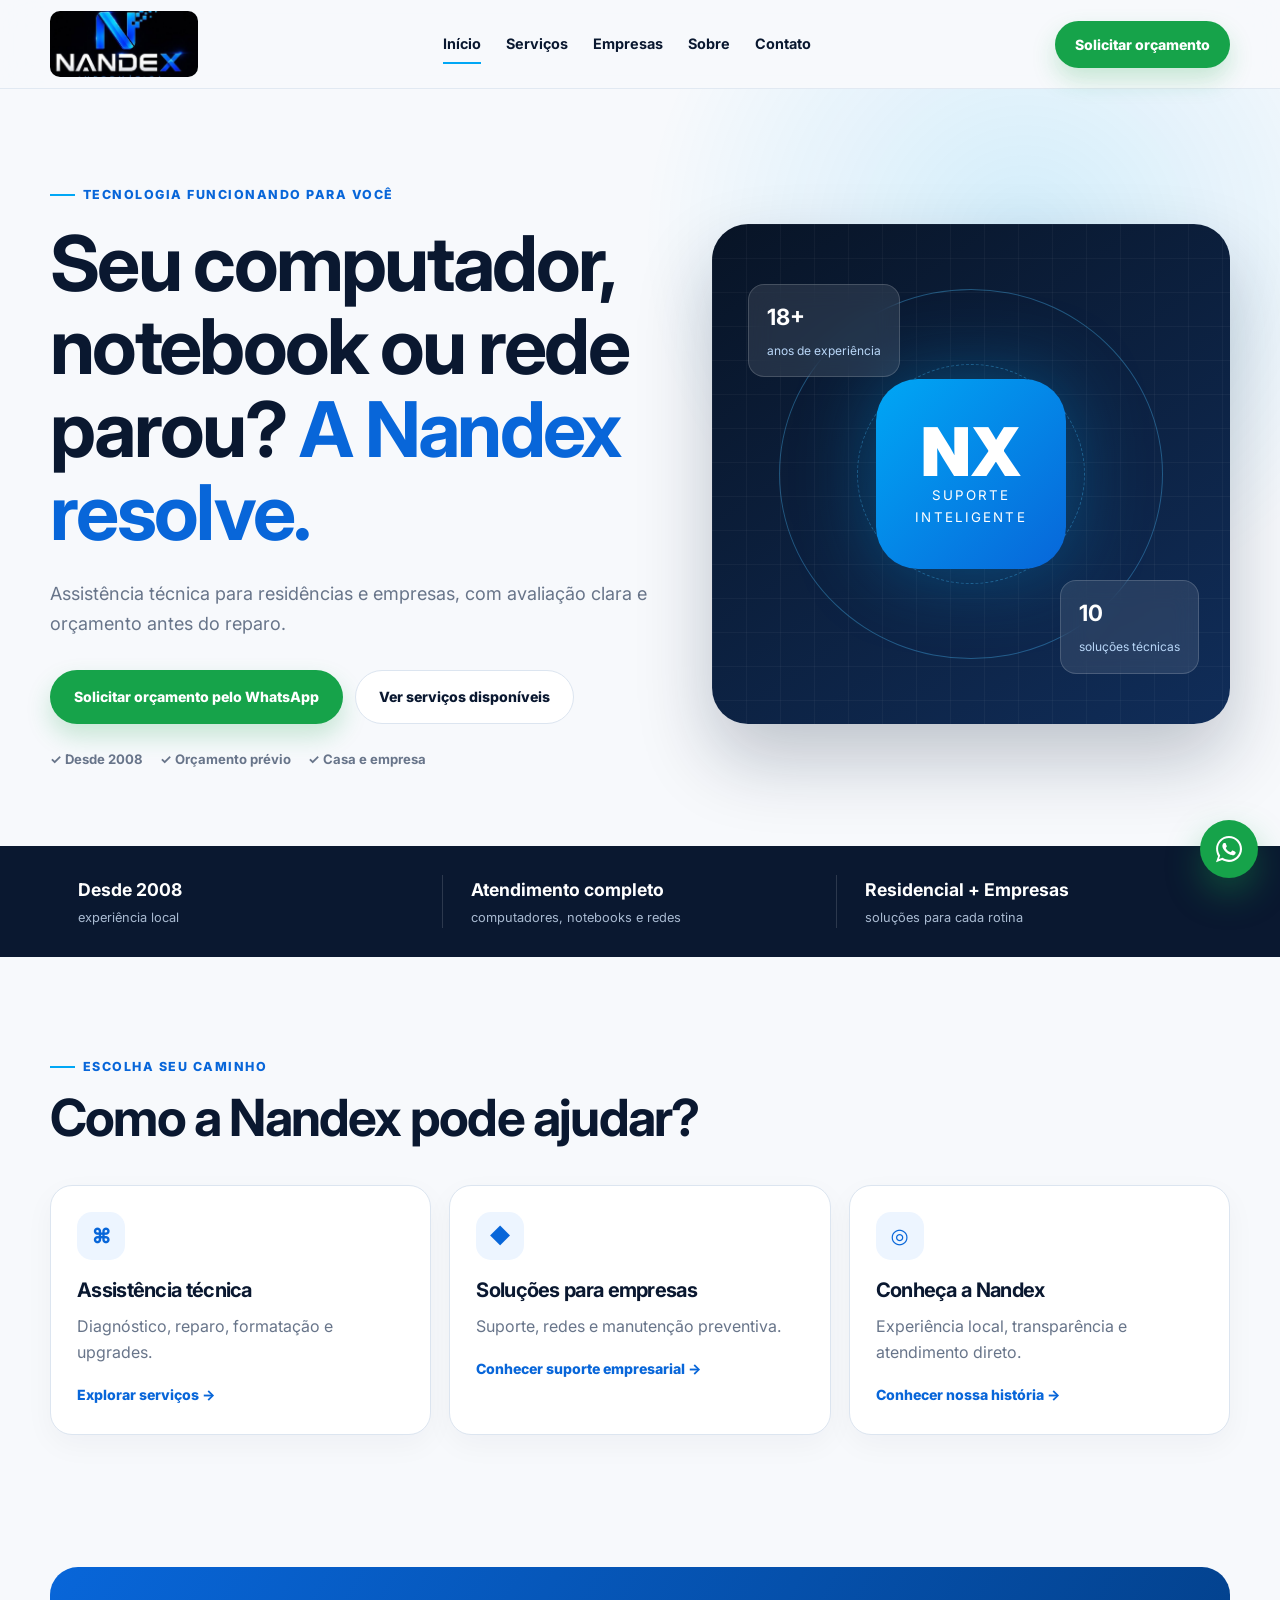
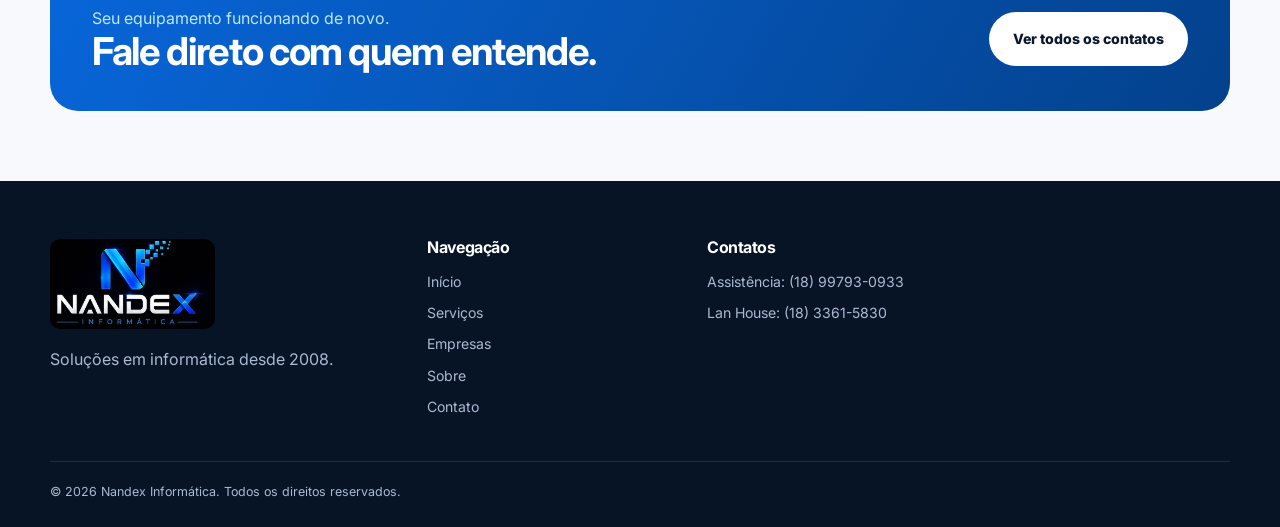
==== commit e0da7dd2: "feat: separar site Nandex em paginas institucionais" ====
--- a/index.html
+++ b/index.html
@@ -1,116 +1,7 @@
-<!doctype html>
-<html lang="pt-BR">
-<head>
-  <meta charset="utf-8">
-  <meta name="viewport" content="width=device-width,initial-scale=1">
-  <title>Nandex | Assistência técnica e soluções em informática</title>
-  <meta name="description" content="Assistência técnica em computadores, notebooks, redes e TI para residências e empresas em Paraguaçu Paulista. Solicite seu orçamento.">
-  <link rel="preconnect" href="https://fonts.googleapis.com">
-  <link rel="preconnect" href="https://fonts.gstatic.com" crossorigin>
-  <link href="https://fonts.googleapis.com/css2?family=Inter:wght@400;500;600;700;800;900&display=swap" rel="stylesheet">
-  <link rel="stylesheet" href="assets/css/style.css">
-</head>
-<body>
-  <header class="site-header">
-    <div class="container navbar">
-      <a class="brand" href="index.html" aria-label="Nandex - Página inicial"><img class="brand-logo" src="assets/img/logo.nandex.jpeg" alt="Nandex Informática"></a>
-      <nav class="nav-links" aria-label="Navegação principal">
-        <a class="active" href="#inicio">Início</a><a href="#servicos">Serviços</a><a href="#empresas">Empresas</a><a href="#sobre">Sobre</a><a href="#contato">Contato</a>
-      </nav>
-      <div class="header-actions">
-        <a class="btn btn-whatsapp" href="https://wa.me/5518997930933?text=Ol%C3%A1%2C%20gostaria%20de%20solicitar%20um%20or%C3%A7amento." target="_blank" rel="noopener">Solicitar orçamento</a>
-        <button class="mobile-toggle" type="button" aria-label="Abrir menu" aria-expanded="false" data-mobile-toggle><span></span><span></span><span></span></button>
-      </div>
-    </div>
-  </header>
-
-  <main>
-    <section class="hero" id="inicio">
-      <div class="container hero-grid">
-        <div class="hero-copy reveal">
-          <span class="eyebrow">Tecnologia funcionando para você</span>
-          <h1>Seu computador, notebook ou rede parou? <em>A Nandex resolve.</em></h1>
-          <p>Assistência técnica para residências e empresas, com avaliação clara, orçamento antes do reparo e atendimento especializado.</p>
-          <div class="hero-actions">
-            <a class="btn btn-whatsapp btn-lg" href="https://wa.me/5518997930933?text=Ol%C3%A1%2C%20quero%20solicitar%20um%20or%C3%A7amento." target="_blank" rel="noopener">Solicitar orçamento pelo WhatsApp</a>
-            <a class="btn btn-outline btn-lg" href="#servicos">Ver serviços disponíveis</a>
-          </div>
-          <div class="trust-row"><span>✓ Orçamento prévio</span><span>✓ Atendimento especializado</span><span>✓ Casa e empresa</span></div>
-        </div>
-        <div class="tech-visual reveal" aria-hidden="true">
-          <div class="visual-orbit orbit-one"></div><div class="visual-orbit orbit-two"></div>
-          <div class="visual-core"><span>NX</span><small>suporte inteligente</small></div>
-          <div class="signal-card signal-a"><strong>18+</strong><span>anos de experiência</span></div>
-          <div class="signal-card signal-b"><strong>10</strong><span>soluções técnicas</span></div>
-        </div>
-      </div>
-    </section>
-
-    <section class="proof-band"><div class="container proof-grid">
-      <div><strong>Desde 2008</strong><span>cuidando da tecnologia local</span></div>
-      <div><strong>Mais de 18 anos</strong><span>de atuação em informática</span></div>
-      <div><strong>Residencial + Empresas</strong><span>suporte para diferentes rotinas</span></div>
-    </div></section>
-
-    <section class="section" id="problemas">
-      <div class="container">
-        <div class="section-heading"><span class="kicker">Diagnóstico direto</span><h2>Problemas de informática não podem parar sua rotina.</h2><p>Conte o que aconteceu. A gente traduz o problema técnico em uma solução clara.</p></div>
-        <div class="grid-3 problem-grid">
-          <article class="card problem-card"><span class="card-icon">↯</span><h3>Computador lento</h3><p>Travamentos, demora para iniciar e baixo desempenho no dia a dia.</p></article>
-          <article class="card problem-card"><span class="card-icon">▣</span><h3>Notebook não liga</h3><p>Falhas de energia, tela, bateria ou componentes internos.</p></article>
-          <article class="card problem-card"><span class="card-icon">⌁</span><h3>Vírus e pop-ups</h3><p>Ameaças, anúncios indesejados e comportamento estranho.</p></article>
-          <article class="card problem-card"><span class="card-icon">◉</span><h3>Wi-Fi instável</h3><p>Internet lenta, quedas frequentes e pontos sem cobertura.</p></article>
-          <article class="card problem-card"><span class="card-icon">⌨</span><h3>Periféricos com falha</h3><p>Impressora, teclado, mouse e outros dispositivos sem funcionar.</p></article>
-          <article class="card problem-card"><span class="card-icon">◆</span><h3>Empresa sem suporte</h3><p>Equipamentos parados e equipe perdendo tempo com falhas técnicas.</p></article>
-        </div>
-      </div>
-    </section>
-
-    <section class="section section-tint" id="servicos">
-      <div class="container">
-        <div class="section-heading split-heading"><div><span class="kicker">O que resolvemos</span><h2>Soluções completas em informática.</h2></div><a class="text-link" href="servicos.html">Explorar todos os serviços →</a></div>
-        <div class="grid-3">
-          <article class="card service-preview"><span class="card-icon">⌘</span><h3>Computadores e notebooks</h3><p>Diagnóstico, reparos, limpeza, formatação e upgrades.</p><a href="servicos.html#manutencao">Ver detalhes →</a></article>
-          <article class="card service-preview"><span class="card-icon">◎</span><h3>Redes e Wi-Fi</h3><p>Configuração, cabeamento e estabilidade para sua conexão.</p><a href="servicos.html#redes">Ver detalhes →</a></article>
-          <article class="card service-preview"><span class="card-icon">▦</span><h3>Suporte empresarial</h3><p>TI prática para manter sua equipe e seus equipamentos ativos.</p><a href="servicos.html#empresarial">Ver detalhes →</a></article>
-        </div>
-      </div>
-    </section>
-
-    <section class="section" id="empresas">
-      <div class="container business-panel">
-        <div><span class="kicker kicker-light">Nandex para empresas</span><h2>Suporte de TI para empresas que não podem parar.</h2><p>A Nandex ajuda seu negócio a manter computadores, redes e equipamentos funcionando com segurança, organização e agilidade.</p><a class="btn btn-whatsapp btn-lg" href="https://wa.me/5518997930933?text=Ol%C3%A1%2C%20quero%20falar%20sobre%20suporte%20para%20minha%20empresa." target="_blank" rel="noopener">Falar sobre suporte para minha empresa</a></div>
-        <ul class="feature-list"><li>Visita técnica agendada</li><li>Suporte a computadores e notebooks</li><li>Configuração de rede e internet</li><li>Manutenção preventiva</li><li>Backup e segurança básica</li><li>Atendimento sob demanda</li></ul>
-      </div>
-    </section>
-
-    <section class="section section-tint" id="processo">
-      <div class="container"><div class="section-heading"><span class="kicker">Sem complicação</span><h2>Como funciona o atendimento.</h2></div>
-        <ol class="process-grid">
-          <li><span>01</span><strong>Você chama</strong><p>Fale pelo WhatsApp.</p></li><li><span>02</span><strong>Entendemos</strong><p>Você conta o problema.</p></li><li><span>03</span><strong>Avaliamos</strong><p>Fazemos o diagnóstico.</p></li><li><span>04</span><strong>Orçamos</strong><p>Preço claro antes do reparo.</p></li><li><span>05</span><strong>Resolvemos</strong><p>Serviço após aprovação.</p></li><li><span>06</span><strong>Entregamos</strong><p>Equipamento pronto.</p></li>
-        </ol>
-      </div>
-    </section>
-
-    <section class="section" id="sobre">
-      <div class="container why-grid">
-        <div class="section-heading"><span class="kicker">Confiança técnica</span><h2>Por que escolher a Nandex?</h2><p>Fale direto com quem entende e receba orientação sem enrolação.</p></div>
-        <div class="why-list"><div><strong>Transparência</strong><p>Diagnóstico e orçamento antes da execução.</p></div><div><strong>Experiência local</strong><p>Atuação desde 2008 em Paraguaçu Paulista.</p></div><div><strong>Solução completa</strong><p>Informática, redes, manutenção e equipamentos.</p></div><div class="testimonial-placeholder"><strong>Depoimentos reais</strong><p>Serão adicionados após validação dos clientes.</p></div></div>
-      </div>
-    </section>
-
-    <section class="section compact"><div class="container cta-banner"><div><span>Não espere o problema piorar.</span><h2>Solicite uma avaliação técnica.</h2></div><a class="btn btn-light btn-lg" href="https://wa.me/5518997930933?text=Ol%C3%A1%2C%20quero%20agendar%20uma%20avalia%C3%A7%C3%A3o%20t%C3%A9cnica." target="_blank" rel="noopener">Falar com um técnico agora</a></div></section>
-
-    <section class="section" id="contato">
-      <div class="container contact-summary">
-        <div><span class="kicker">Estamos por perto</span><h2>Visite ou fale com a Nandex.</h2><p>Av. Siqueira Campos, 959 A — Posto Delta, Sala 2<br>Paraguaçu Paulista — SP</p></div>
-        <div class="contact-cards"><a href="https://wa.me/5518997930933" target="_blank" rel="noopener"><small>Assistência / WhatsApp</small><strong>(18) 99793-0933</strong></a><a href="tel:+551833615830"><small>Lan House</small><strong>(18) 3361-5830</strong></a><div><small>Horários</small><strong>Seg–Sex 08:30–18:00<br>Sáb 09:00–13:00</strong></div></div>
-      </div>
-    </section>
-  </main>
-
-  <footer class="site-footer"><div class="container footer-grid"><div class="footer-brand"><img src="assets/img/logo.nandex.jpeg" alt="Nandex Informática"><p>Tecnologia funcionando para sua casa ou empresa, com clareza e experiência desde 2008.</p></div><div><h3>Navegação</h3><a href="#inicio">Início</a><a href="#servicos">Serviços</a><a href="#empresas">Empresas</a><a href="#contato">Fale conosco</a></div><div><h3>Serviços</h3><a href="servicos.html#manutencao">Manutenção</a><a href="servicos.html#redes">Redes e Wi-Fi</a><a href="servicos.html#empresarial">Suporte empresarial</a></div><div><h3>Contatos</h3><a href="https://wa.me/5518997930933">Assistência: (18) 99793-0933</a><a href="tel:+551833615830">Lan House: (18) 3361-5830</a><a href="mailto:nandex@nandex.com.br">nandex@nandex.com.br</a></div></div><div class="container footer-bottom"><span>© 2026 Nandex Informática. Todos os direitos reservados.</span><span>Paraguaçu Paulista — SP</span></div></footer>
-  <a class="whatsapp-float" href="https://wa.me/5518997930933?text=Ol%C3%A1%2C%20preciso%20de%20assist%C3%AAncia%20t%C3%A9cnica." target="_blank" rel="noopener" aria-label="Chamar a Assistência Nandex no WhatsApp">WA</a>
-  <script src="assets/js/main.js"></script>
-</body>
-</html>
+<!doctype html><html lang="pt-BR"><head><meta charset="utf-8"><meta name="viewport" content="width=device-width,initial-scale=1"><title>Nandex | Soluções em informática</title><meta name="description" content="Assistência técnica, redes e suporte de TI para residências e empresas em Paraguaçu Paulista."><link rel="preconnect" href="https://fonts.googleapis.com"><link rel="preconnect" href="https://fonts.gstatic.com" crossorigin><link href="https://fonts.googleapis.com/css2?family=Inter:wght@400;500;600;700;800;900&display=swap" rel="stylesheet"><link rel="stylesheet" href="assets/css/style.css"></head><body>
+<header class="site-header"><div class="container navbar"><a class="brand" href="index.html" aria-label="Nandex - Início"><img class="brand-logo" src="assets/img/logo.nandex.jpeg" alt="Nandex Informática"></a><nav class="nav-links" aria-label="Navegação principal"><a class="active" href="index.html">Início</a><a href="servicos.html">Serviços</a><a href="empresas.html">Empresas</a><a href="sobre.html">Sobre</a><a href="contato.html">Contato</a></nav><div class="header-actions"><a class="btn btn-whatsapp" href="https://wa.me/5518997930933" target="_blank" rel="noopener">Solicitar orçamento</a><button class="mobile-toggle" type="button" aria-label="Abrir menu" aria-expanded="false" data-mobile-toggle><span></span><span></span><span></span></button></div></div></header>
+<main><section class="hero"><div class="container hero-grid"><div class="hero-copy"><span class="eyebrow">Tecnologia funcionando para você</span><h1>Seu computador, notebook ou rede parou? <em>A Nandex resolve.</em></h1><p>Assistência técnica para residências e empresas, com avaliação clara e orçamento antes do reparo.</p><div class="hero-actions"><a class="btn btn-whatsapp btn-lg" href="https://wa.me/5518997930933" target="_blank" rel="noopener">Solicitar orçamento pelo WhatsApp</a><a class="btn btn-outline btn-lg" href="servicos.html">Ver serviços disponíveis</a></div><div class="trust-row"><span>✓ Desde 2008</span><span>✓ Orçamento prévio</span><span>✓ Casa e empresa</span></div></div><div class="tech-visual" aria-hidden="true"><div class="visual-orbit orbit-one"></div><div class="visual-orbit orbit-two"></div><div class="visual-core"><span>NX</span><small>suporte inteligente</small></div><div class="signal-card signal-a"><strong>18+</strong><span>anos de experiência</span></div><div class="signal-card signal-b"><strong>10</strong><span>soluções técnicas</span></div></div></div></section>
+<section class="proof-band"><div class="container proof-grid"><div><strong>Desde 2008</strong><span>experiência local</span></div><div><strong>Atendimento completo</strong><span>computadores, notebooks e redes</span></div><div><strong>Residencial + Empresas</strong><span>soluções para cada rotina</span></div></div></section>
+<section class="section"><div class="container"><div class="section-heading split-heading"><div><span class="kicker">Escolha seu caminho</span><h2>Como a Nandex pode ajudar?</h2></div></div><div class="grid-3"><article class="card service-preview"><span class="card-icon">⌘</span><h3>Assistência técnica</h3><p>Diagnóstico, reparo, formatação e upgrades.</p><a href="servicos.html">Explorar serviços →</a></article><article class="card service-preview"><span class="card-icon">◆</span><h3>Soluções para empresas</h3><p>Suporte, redes e manutenção preventiva.</p><a href="empresas.html">Conhecer suporte empresarial →</a></article><article class="card service-preview"><span class="card-icon">◎</span><h3>Conheça a Nandex</h3><p>Experiência local, transparência e atendimento direto.</p><a href="sobre.html">Conhecer nossa história →</a></article></div></div></section>
+<section class="section compact"><div class="container cta-banner"><div><span>Seu equipamento funcionando de novo.</span><h2>Fale direto com quem entende.</h2></div><a class="btn btn-light btn-lg" href="contato.html">Ver todos os contatos</a></div></section></main>
+<footer class="site-footer"><div class="container footer-grid"><div class="footer-brand"><img src="assets/img/logo.nandex.jpeg" alt="Nandex Informática"><p>Soluções em informática desde 2008.</p></div><div><h3>Navegação</h3><a href="index.html">Início</a><a href="servicos.html">Serviços</a><a href="empresas.html">Empresas</a><a href="sobre.html">Sobre</a><a href="contato.html">Contato</a></div><div><h3>Contatos</h3><a href="https://wa.me/5518997930933">Assistência: (18) 99793-0933</a><a href="tel:+551833615830">Lan House: (18) 3361-5830</a></div></div><div class="container footer-bottom">© 2026 Nandex Informática. Todos os direitos reservados.</div></footer><a class="whatsapp-float" href="https://wa.me/5518997930933" target="_blank" rel="noopener" aria-label="Chamar a Assistência Nandex no WhatsApp"><svg class="whatsapp-icon" viewBox="0 0 448 512" aria-hidden="true"><path d="M380.9 97.1C339 55.1 283.2 32 223.9 32 101.5 32 3.8 131.9 3.8 252.3c0 44.9 11.7 88.6 33.9 127L1.7 480l103.9-34.3c37.7 20.5 77.8 31 118.2 31h.1c120.4 0 222.1-98.3 222.1-220.9 0-59.3-23.2-115-65.1-158.7zM223.9 439.6c-36 0-71.3-9.7-102.2-28.1l-7.4-4.4-61.6 20.3 20.7-60-4.8-7.8c-20.2-32.1-30.9-69.2-30.9-107.4 0-101.7 83-184.5 186.2-184.5 49.8 0 96.6 19.4 131.8 54.6 35.2 35.2 54.6 82 54.5 131.8 0 103.5-83 185.5-186.3 185.5zm101.7-138.3c-5.6-2.8-33-16.3-38.1-18.2-5.1-1.9-8.8-2.8-12.5 2.8-3.7 5.6-14.4 18.2-17.6 21.9-3.2 3.7-6.5 4.2-12.1 1.4-32.6-16.3-54-29.1-75.5-66-5.7-9.8 5.7-9.1 16.3-30.3 1.8-3.7.9-6.9-.5-9.7-1.4-2.8-12.5-30.1-17.1-41.2-4.5-10.8-9.1-9.3-12.5-9.5-3.2-.2-6.9-.2-10.7-.2s-9.7 1.4-14.8 6.9c-5.1 5.6-19.5 19.1-19.5 46.5s20 53.9 22.8 57.6c2.8 3.7 39.3 60 95.2 84.2 35.4 15.3 49.2 16.6 66.9 14 10.8-1.6 33-13.5 37.6-26.5 4.6-13 4.6-24.2 3.2-26.5-1.3-2.5-5-3.9-10.6-6.7z"/></svg></a><script src="assets/js/main.js"></script></body></html>
--- a/assets/css/style.css
+++ b/assets/css/style.css
@@ -3,7 +3,7 @@
 h1,h2,h3{margin:0;color:var(--ink);line-height:1.08;letter-spacing:-.035em}h1{font-size:clamp(2.7rem,6vw,5.3rem);max-width:850px}h1 em{font-style:normal;color:var(--primary)}h2{font-size:clamp(2rem,4vw,3.35rem)}h3{font-size:1.25rem}p{margin:0}.eyebrow,.kicker{display:inline-flex;align-items:center;gap:8px;color:var(--primary);font-weight:800;font-size:.78rem;text-transform:uppercase;letter-spacing:.12em}.eyebrow:before,.kicker:before{content:"";width:25px;height:2px;background:var(--primary-2)}.hero{position:relative;overflow:hidden;padding:88px 0 76px;background:radial-gradient(circle at 80% 20%,rgba(0,167,245,.15),transparent 32%),var(--bg)}.hero-grid{display:grid;grid-template-columns:1.08fr .92fr;align-items:center;gap:54px}.hero-copy>p{font-size:1.13rem;color:var(--muted);max-width:670px;margin-top:24px}.hero h1{margin-top:18px}.hero-actions{display:flex;gap:12px;flex-wrap:wrap;margin-top:31px}.trust-row{display:flex;gap:17px;flex-wrap:wrap;margin-top:25px;font-size:.82rem;font-weight:700;color:var(--muted)}.tech-visual{min-height:500px;position:relative;border-radius:36px;background:linear-gradient(145deg,#081426,#102d59);box-shadow:0 35px 75px rgba(7,23,50,.24);overflow:hidden}.tech-visual:before{content:"";position:absolute;inset:0;background-image:linear-gradient(rgba(255,255,255,.035) 1px,transparent 1px),linear-gradient(90deg,rgba(255,255,255,.035) 1px,transparent 1px);background-size:34px 34px}.visual-core{position:absolute;inset:50% auto auto 50%;transform:translate(-50%,-50%);width:190px;height:190px;border-radius:42px;background:linear-gradient(135deg,var(--primary-2),var(--primary));display:grid;place-content:center;text-align:center;color:#fff;box-shadow:0 0 80px rgba(0,167,245,.35)}.visual-core span{font-size:4.2rem;font-weight:900;line-height:1}.visual-core small{text-transform:uppercase;letter-spacing:.16em}.visual-orbit{position:absolute;border:1px solid rgba(76,192,255,.35);border-radius:50%;inset:13%}.orbit-two{inset:28%;border-style:dashed}.signal-card{position:absolute;padding:14px 18px;background:rgba(255,255,255,.1);border:1px solid rgba(255,255,255,.16);border-radius:16px;color:#fff;backdrop-filter:blur(12px)}.signal-card strong{display:block;font-size:1.4rem}.signal-card span{font-size:.75rem;color:#b9d7f8}.signal-a{left:7%;top:12%}.signal-b{right:6%;bottom:10%}
 .proof-band{background:var(--ink);color:#fff}.proof-grid{display:grid;grid-template-columns:repeat(3,1fr);padding:29px 0}.proof-grid div{padding:0 28px;border-right:1px solid rgba(255,255,255,.14)}.proof-grid div:last-child{border:0}.proof-grid strong,.proof-grid span{display:block}.proof-grid strong{font-size:1.1rem}.proof-grid span{font-size:.8rem;color:#a9bad1;margin-top:3px}.section{padding:92px 0}.section.compact{padding:40px 0 70px}.section-tint{background:#eef4fa}.section-heading{max-width:780px;margin-bottom:40px}.section-heading h2{margin-top:12px}.section-heading>p{margin-top:15px;color:var(--muted);font-size:1.04rem}.split-heading{max-width:none;display:flex;justify-content:space-between;align-items:end;gap:25px}.text-link{color:var(--primary);font-weight:800}.grid-3{display:grid;grid-template-columns:repeat(3,1fr);gap:18px}.card,.service-card{background:var(--surface);border:1px solid var(--line);border-radius:var(--radius);padding:26px;box-shadow:0 10px 30px rgba(10,24,48,.04);transition:transform .25s,box-shadow .25s}.card:hover,.service-card:hover{transform:translateY(-5px);box-shadow:var(--shadow)}.card-icon{width:48px;height:48px;border-radius:15px;display:grid;place-items:center;background:var(--surface-2);color:var(--primary);font-size:1.3rem;font-weight:900;margin-bottom:20px}.card p,.service-card p{color:var(--muted);margin-top:11px}.service-preview a,.service-card a{display:inline-block;color:var(--primary);font-weight:800;font-size:.88rem;margin-top:18px}.problem-card{border-top:3px solid transparent}.problem-card:hover{border-top-color:var(--primary-2)}.business-panel{display:grid;grid-template-columns:1.08fr .92fr;gap:60px;padding:56px;border-radius:32px;color:#c8d5e7;background:radial-gradient(circle at 90% 0,rgba(0,167,245,.3),transparent 35%),var(--ink)}.business-panel h2{color:#fff;margin:15px 0 20px}.business-panel p{max-width:650px}.business-panel .btn{margin-top:28px}.kicker-light{color:#77d5ff}.feature-list{display:grid;grid-template-columns:1fr 1fr;gap:11px;list-style:none;padding:0;margin:0}.feature-list li{padding:16px;background:rgba(255,255,255,.07);border:1px solid rgba(255,255,255,.1);border-radius:14px;font-weight:600}.feature-list li:before{content:"✓";color:#52e589;margin-right:9px}.process-grid{display:grid;grid-template-columns:repeat(6,1fr);gap:11px;list-style:none;padding:0;margin:0}.process-grid li{position:relative;background:#fff;border:1px solid var(--line);border-radius:18px;padding:20px;min-height:170px}.process-grid li:not(:last-child):after{content:"→";position:absolute;right:-13px;top:25px;z-index:2;color:var(--primary);font-weight:900}.process-grid span{display:block;color:var(--primary-2);font-size:.78rem;font-weight:900;margin-bottom:25px}.process-grid strong{display:block;color:var(--ink)}.process-grid p{font-size:.82rem;color:var(--muted);margin-top:7px}.why-grid{display:grid;grid-template-columns:.8fr 1.2fr;gap:65px}.why-list{display:grid;grid-template-columns:1fr 1fr;gap:15px}.why-list>div{padding:24px;border:1px solid var(--line);border-radius:18px;background:#fff}.why-list strong{color:var(--ink)}.why-list p{font-size:.88rem;color:var(--muted);margin-top:6px}.testimonial-placeholder{border-style:dashed!important;background:transparent!important}.cta-banner{padding:38px 42px;border-radius:28px;background:linear-gradient(120deg,var(--primary),#03418c);color:#fff;display:flex;align-items:center;justify-content:space-between;gap:30px}.cta-banner h2{color:#fff;font-size:clamp(1.6rem,3vw,2.5rem)}.cta-banner span{color:#bce7ff}.contact-summary{display:grid;grid-template-columns:.85fr 1.15fr;gap:55px;align-items:center}.contact-summary h2{margin:12px 0 18px}.contact-summary p{color:var(--muted)}.contact-cards{display:grid;gap:10px}.contact-cards>a,.contact-cards>div{padding:18px 21px;background:#fff;border:1px solid var(--line);border-radius:16px}.contact-cards small,.contact-cards strong{display:block}.contact-cards small{color:var(--muted)}.contact-cards strong{color:var(--ink)}
 .page-hero{padding:80px 0 58px;background:radial-gradient(circle at 80% 0,rgba(0,167,245,.13),transparent 32%)}.page-hero h1{font-size:clamp(2.5rem,5vw,4.5rem);margin-top:17px}.page-hero p{font-size:1.1rem;color:var(--muted);max-width:720px;margin-top:19px}.services-catalog{display:grid;grid-template-columns:repeat(2,1fr);gap:18px}.service-card h2{font-size:1.45rem}.contact-layout{display:grid;grid-template-columns:.9fr 1.1fr;gap:25px;align-items:start}.contact-info{display:grid;gap:12px}.info-card{display:flex;gap:16px;align-items:center;padding:19px;background:#fff;border:1px solid var(--line);border-radius:17px}.info-card>span{width:42px;height:42px;display:grid;place-items:center;background:var(--surface-2);color:var(--primary);font-weight:900;border-radius:13px}.info-card small,.info-card strong{display:block}.info-card small{color:var(--muted)}.info-card strong{color:var(--ink)}.whatsapp-card{border-color:rgba(22,163,74,.35)}.whatsapp-card>span{background:#e8f8ee;color:var(--color-whatsapp)}.map-placeholder{padding:35px;border:1px dashed #9db7d1;border-radius:18px;text-align:center;background:var(--surface-2)}.map-placeholder strong{color:var(--ink)}.map-placeholder p{font-size:.85rem;margin-top:6px}.contact-form{padding:35px;background:#fff;border:1px solid var(--line);border-radius:25px;box-shadow:var(--shadow)}.contact-form h2{font-size:2.3rem;margin:10px 0}.contact-form>p{color:var(--muted);margin-bottom:20px}.contact-form label{display:grid;gap:7px;margin-top:14px;color:var(--ink);font-size:.85rem;font-weight:800}.contact-form input,.contact-form select,.contact-form textarea{width:100%;border:1px solid var(--line);background:#f9fbfd;border-radius:12px;padding:13px;font:inherit;color:var(--ink)}.contact-form textarea{min-height:125px;resize:vertical}.contact-form button{width:100%;margin-top:20px}.form-feedback{font-size:.84rem;margin:9px 0 0!important;color:#b42318!important}
-.site-footer{background:#071426;color:#a9bad1;padding:58px 0 24px}.footer-grid{display:grid;grid-template-columns:1.4fr repeat(3,1fr);gap:38px}.footer-brand img{width:165px;border-radius:10px;margin-bottom:17px}.footer-brand p{max-width:330px}.footer-grid h3{color:#fff;font-size:1rem;margin-bottom:14px}.footer-grid a{display:block;margin:8px 0;font-size:.88rem}.footer-grid a:hover{color:#fff}.footer-bottom{display:flex;justify-content:space-between;border-top:1px solid rgba(255,255,255,.1);margin-top:35px;padding-top:20px;font-size:.78rem}.whatsapp-float{position:fixed;right:22px;bottom:22px;z-index:45;width:58px;height:58px;border-radius:50%;display:grid;place-items:center;background:var(--color-whatsapp);color:#fff;font-weight:900;box-shadow:0 16px 35px rgba(22,163,74,.35);transition:.2s}.whatsapp-float:hover{transform:scale(1.07)}
+.site-footer{background:#071426;color:#a9bad1;padding:58px 0 24px}.footer-grid{display:grid;grid-template-columns:1.4fr repeat(3,1fr);gap:38px}.footer-brand img{width:165px;border-radius:10px;margin-bottom:17px}.footer-brand p{max-width:330px}.footer-grid h3{color:#fff;font-size:1rem;margin-bottom:14px}.footer-grid a{display:block;margin:8px 0;font-size:.88rem}.footer-grid a:hover{color:#fff}.footer-bottom{display:flex;justify-content:space-between;border-top:1px solid rgba(255,255,255,.1);margin-top:35px;padding-top:20px;font-size:.78rem}.whatsapp-float{position:fixed;right:22px;bottom:22px;z-index:45;width:58px;height:58px;border-radius:50%;display:grid;place-items:center;background:var(--color-whatsapp);color:#fff;font-weight:900;box-shadow:0 16px 35px rgba(22,163,74,.35);transition:.2s}.whatsapp-icon{width:30px;height:30px;fill:currentColor}.whatsapp-float:hover{transform:scale(1.07)}
 @media(max-width:980px){.nav-links{position:fixed;display:none;inset:88px 18px auto;padding:12px;background:#fff;border:1px solid var(--line);border-radius:18px;box-shadow:var(--shadow);flex-direction:column;align-items:stretch}.menu-open .nav-links{display:flex}.nav-links a{padding:11px}.nav-links a:after{display:none}.mobile-toggle{display:block}.header-actions>.btn{display:none}.hero-grid,.business-panel,.why-grid,.contact-summary,.contact-layout{grid-template-columns:1fr}.tech-visual{min-height:400px}.grid-3{grid-template-columns:repeat(2,1fr)}.process-grid{grid-template-columns:repeat(3,1fr)}.process-grid li:nth-child(3):after{display:none}.footer-grid{grid-template-columns:1.3fr 1fr 1fr}.footer-grid>div:nth-child(3){display:none}}
 @media(max-width:640px){.container{width:min(100% - 26px,var(--max))}.navbar{height:78px}.brand-logo{width:120px;height:56px}.nav-links{inset:78px 13px auto}.hero{padding:55px 0}.hero h1{font-size:2.55rem}.hero-actions{display:grid}.trust-row{display:grid;gap:8px}.tech-visual{min-height:330px}.visual-core{width:140px;height:140px}.visual-core span{font-size:3rem}.proof-grid,.grid-3,.services-catalog,.feature-list,.why-list,.footer-grid{grid-template-columns:1fr}.proof-grid div{border-right:0;border-bottom:1px solid rgba(255,255,255,.13);padding:17px 5px}.section{padding:68px 0}.split-heading{align-items:start;flex-direction:column}.business-panel{padding:30px 24px;gap:34px}.process-grid{grid-template-columns:1fr 1fr}.process-grid li:nth-child(3):after{display:block}.process-grid li:nth-child(even):after{display:none}.cta-banner{align-items:flex-start;flex-direction:column;padding:30px 24px}.footer-grid>div:nth-child(3){display:block}.footer-bottom{display:grid;gap:8px}.contact-form{padding:25px 19px}.whatsapp-float{width:54px;height:54px;right:15px;bottom:15px}}
 @media(prefers-reduced-motion:reduce){*,*:before,*:after{scroll-behavior:auto!important;transition:none!important;animation:none!important}}
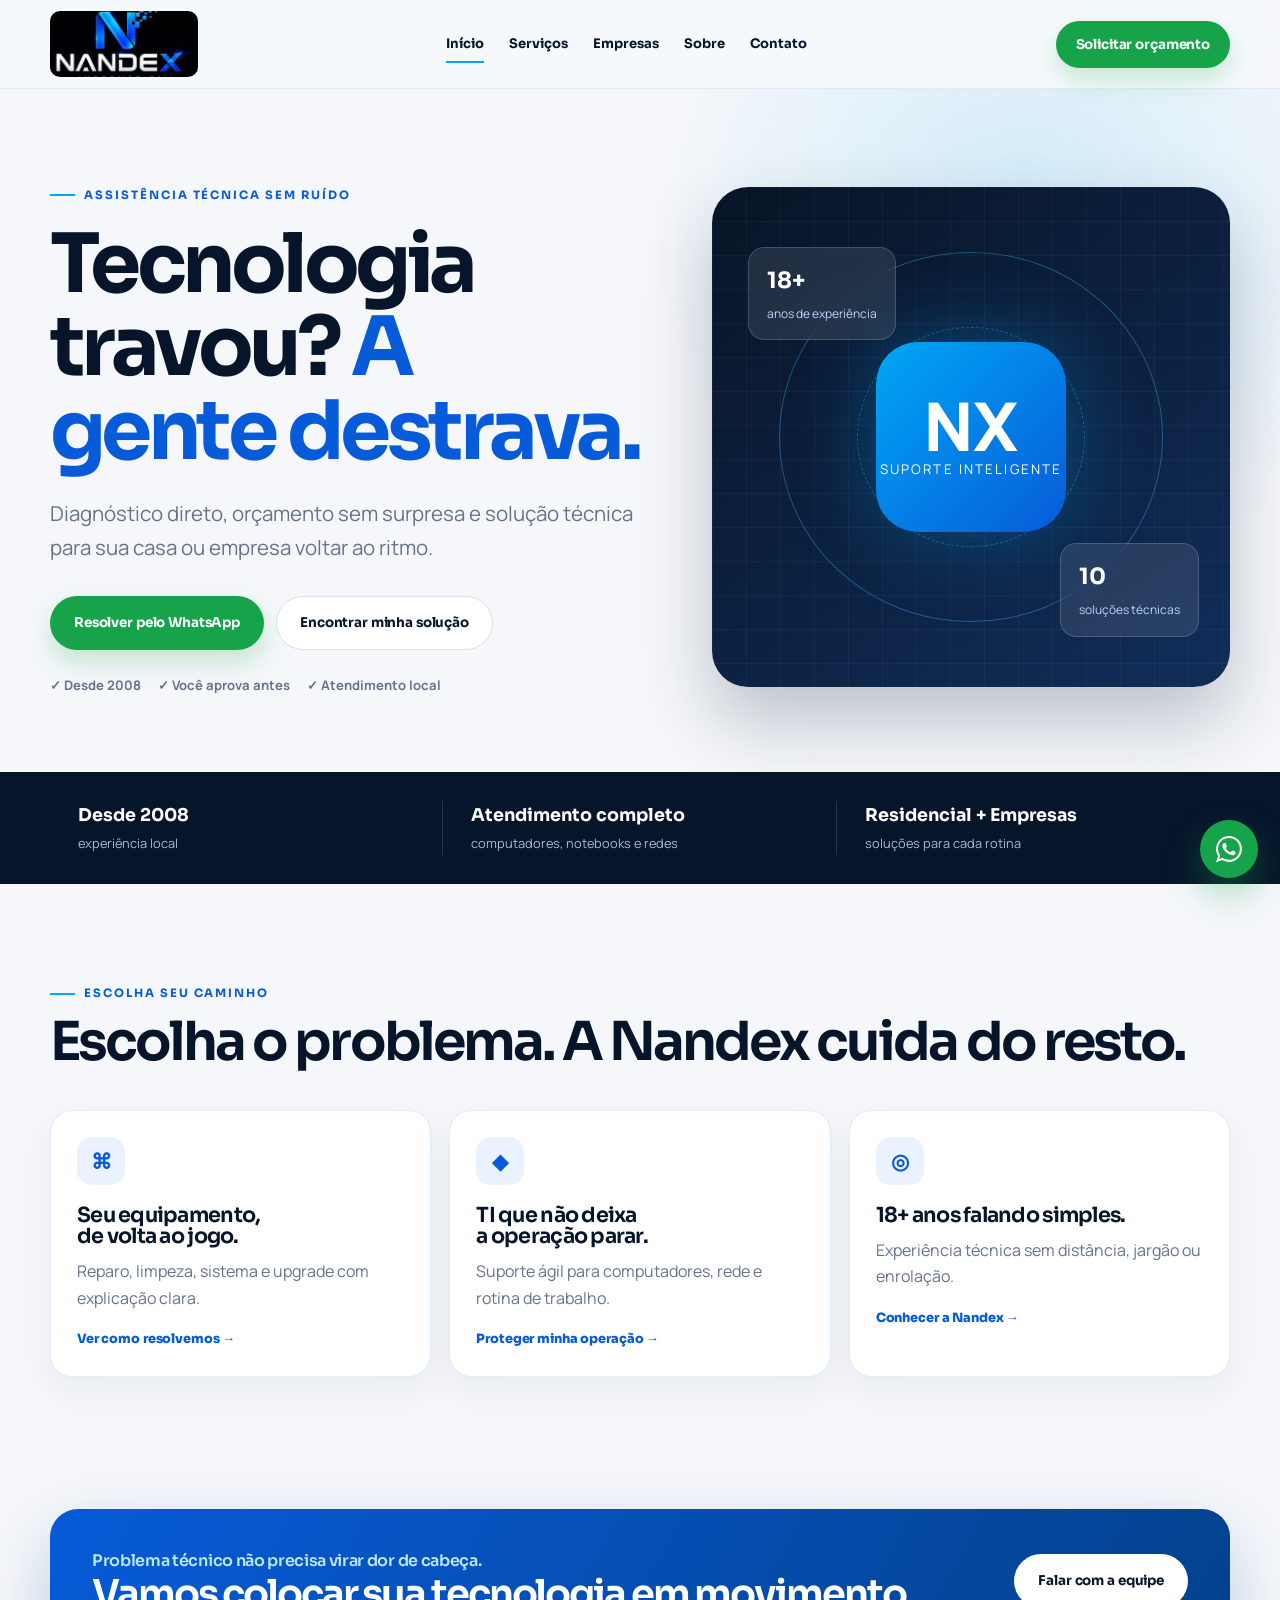
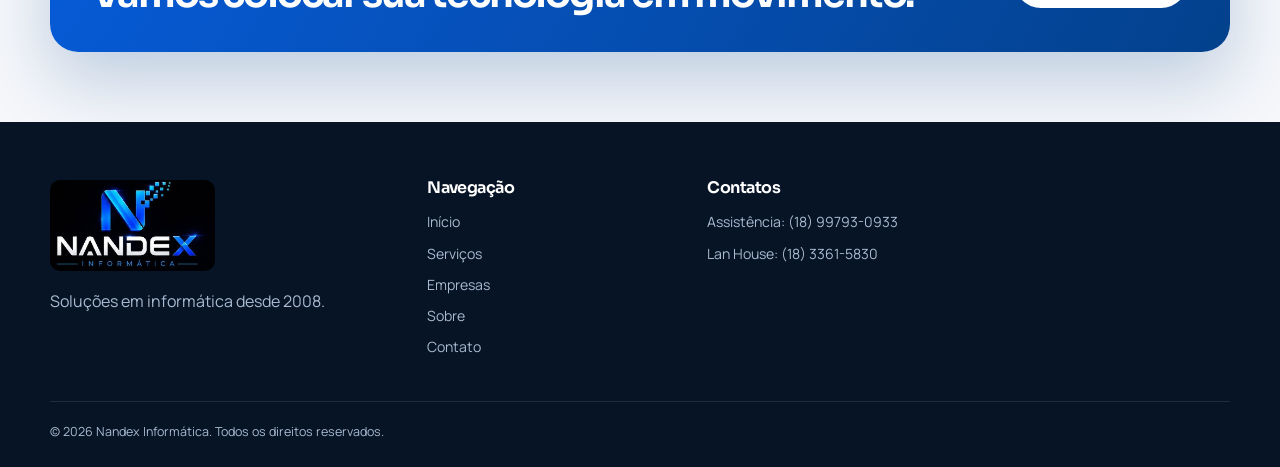
==== commit e567571c: "feat: elevar tipografia e copy editorial do site" ====
--- a/index.html
+++ b/index.html
@@ -1,7 +1,7 @@
-<!doctype html><html lang="pt-BR"><head><meta charset="utf-8"><meta name="viewport" content="width=device-width,initial-scale=1"><title>Nandex | Soluções em informática</title><meta name="description" content="Assistência técnica, redes e suporte de TI para residências e empresas em Paraguaçu Paulista."><link rel="preconnect" href="https://fonts.googleapis.com"><link rel="preconnect" href="https://fonts.gstatic.com" crossorigin><link href="https://fonts.googleapis.com/css2?family=Inter:wght@400;500;600;700;800;900&display=swap" rel="stylesheet"><link rel="stylesheet" href="assets/css/style.css"></head><body>
+<!doctype html><html lang="pt-BR"><head><meta charset="utf-8"><meta name="viewport" content="width=device-width,initial-scale=1"><title>Nandex | Soluções em informática</title><meta name="description" content="Assistência técnica, redes e suporte de TI para residências e empresas em Paraguaçu Paulista."><link rel="preconnect" href="https://fonts.googleapis.com"><link rel="preconnect" href="https://fonts.gstatic.com" crossorigin><link href="https://fonts.googleapis.com/css2?family=Manrope:wght@400;500;600;700;800&family=Sora:wght@500;600;700;800&display=swap" rel="stylesheet"><link rel="stylesheet" href="assets/css/style.css"></head><body>
 <header class="site-header"><div class="container navbar"><a class="brand" href="index.html" aria-label="Nandex - Início"><img class="brand-logo" src="assets/img/logo.nandex.jpeg" alt="Nandex Informática"></a><nav class="nav-links" aria-label="Navegação principal"><a class="active" href="index.html">Início</a><a href="servicos.html">Serviços</a><a href="empresas.html">Empresas</a><a href="sobre.html">Sobre</a><a href="contato.html">Contato</a></nav><div class="header-actions"><a class="btn btn-whatsapp" href="https://wa.me/5518997930933" target="_blank" rel="noopener">Solicitar orçamento</a><button class="mobile-toggle" type="button" aria-label="Abrir menu" aria-expanded="false" data-mobile-toggle><span></span><span></span><span></span></button></div></div></header>
-<main><section class="hero"><div class="container hero-grid"><div class="hero-copy"><span class="eyebrow">Tecnologia funcionando para você</span><h1>Seu computador, notebook ou rede parou? <em>A Nandex resolve.</em></h1><p>Assistência técnica para residências e empresas, com avaliação clara e orçamento antes do reparo.</p><div class="hero-actions"><a class="btn btn-whatsapp btn-lg" href="https://wa.me/5518997930933" target="_blank" rel="noopener">Solicitar orçamento pelo WhatsApp</a><a class="btn btn-outline btn-lg" href="servicos.html">Ver serviços disponíveis</a></div><div class="trust-row"><span>✓ Desde 2008</span><span>✓ Orçamento prévio</span><span>✓ Casa e empresa</span></div></div><div class="tech-visual" aria-hidden="true"><div class="visual-orbit orbit-one"></div><div class="visual-orbit orbit-two"></div><div class="visual-core"><span>NX</span><small>suporte inteligente</small></div><div class="signal-card signal-a"><strong>18+</strong><span>anos de experiência</span></div><div class="signal-card signal-b"><strong>10</strong><span>soluções técnicas</span></div></div></div></section>
+<main><section class="hero"><div class="container hero-grid"><div class="hero-copy"><span class="eyebrow">Assistência técnica sem ruído</span><h1>Tecnologia travou? <em>A gente destrava.</em></h1><p>Diagnóstico direto, orçamento sem surpresa e solução técnica para sua casa ou empresa voltar ao ritmo.</p><div class="hero-actions"><a class="btn btn-whatsapp btn-lg" href="https://wa.me/5518997930933" target="_blank" rel="noopener">Resolver pelo WhatsApp</a><a class="btn btn-outline btn-lg" href="servicos.html">Encontrar minha solução</a></div><div class="trust-row"><span>✓ Desde 2008</span><span>✓ Você aprova antes</span><span>✓ Atendimento local</span></div></div><div class="tech-visual" aria-hidden="true"><div class="visual-orbit orbit-one"></div><div class="visual-orbit orbit-two"></div><div class="visual-core"><span>NX</span><small>suporte inteligente</small></div><div class="signal-card signal-a"><strong>18+</strong><span>anos de experiência</span></div><div class="signal-card signal-b"><strong>10</strong><span>soluções técnicas</span></div></div></div></section>
 <section class="proof-band"><div class="container proof-grid"><div><strong>Desde 2008</strong><span>experiência local</span></div><div><strong>Atendimento completo</strong><span>computadores, notebooks e redes</span></div><div><strong>Residencial + Empresas</strong><span>soluções para cada rotina</span></div></div></section>
-<section class="section"><div class="container"><div class="section-heading split-heading"><div><span class="kicker">Escolha seu caminho</span><h2>Como a Nandex pode ajudar?</h2></div></div><div class="grid-3"><article class="card service-preview"><span class="card-icon">⌘</span><h3>Assistência técnica</h3><p>Diagnóstico, reparo, formatação e upgrades.</p><a href="servicos.html">Explorar serviços →</a></article><article class="card service-preview"><span class="card-icon">◆</span><h3>Soluções para empresas</h3><p>Suporte, redes e manutenção preventiva.</p><a href="empresas.html">Conhecer suporte empresarial →</a></article><article class="card service-preview"><span class="card-icon">◎</span><h3>Conheça a Nandex</h3><p>Experiência local, transparência e atendimento direto.</p><a href="sobre.html">Conhecer nossa história →</a></article></div></div></section>
-<section class="section compact"><div class="container cta-banner"><div><span>Seu equipamento funcionando de novo.</span><h2>Fale direto com quem entende.</h2></div><a class="btn btn-light btn-lg" href="contato.html">Ver todos os contatos</a></div></section></main>
+<section class="section"><div class="container"><div class="section-heading split-heading"><div><span class="kicker">Escolha seu caminho</span><h2>Escolha o problema. A Nandex cuida do resto.</h2></div></div><div class="grid-3"><article class="card service-preview"><span class="card-icon">⌘</span><h3>Seu equipamento, de volta ao jogo.</h3><p>Reparo, limpeza, sistema e upgrade com explicação clara.</p><a href="servicos.html">Ver como resolvemos →</a></article><article class="card service-preview"><span class="card-icon">◆</span><h3>TI que não deixa a operação parar.</h3><p>Suporte ágil para computadores, rede e rotina de trabalho.</p><a href="empresas.html">Proteger minha operação →</a></article><article class="card service-preview"><span class="card-icon">◎</span><h3>18+ anos falando simples.</h3><p>Experiência técnica sem distância, jargão ou enrolação.</p><a href="sobre.html">Conhecer a Nandex →</a></article></div></div></section>
+<section class="section compact"><div class="container cta-banner"><div><span>Problema técnico não precisa virar dor de cabeça.</span><h2>Vamos colocar sua tecnologia em movimento.</h2></div><a class="btn btn-light btn-lg" href="contato.html">Falar com a equipe</a></div></section></main>
 <footer class="site-footer"><div class="container footer-grid"><div class="footer-brand"><img src="assets/img/logo.nandex.jpeg" alt="Nandex Informática"><p>Soluções em informática desde 2008.</p></div><div><h3>Navegação</h3><a href="index.html">Início</a><a href="servicos.html">Serviços</a><a href="empresas.html">Empresas</a><a href="sobre.html">Sobre</a><a href="contato.html">Contato</a></div><div><h3>Contatos</h3><a href="https://wa.me/5518997930933">Assistência: (18) 99793-0933</a><a href="tel:+551833615830">Lan House: (18) 3361-5830</a></div></div><div class="container footer-bottom">© 2026 Nandex Informática. Todos os direitos reservados.</div></footer><a class="whatsapp-float" href="https://wa.me/5518997930933" target="_blank" rel="noopener" aria-label="Chamar a Assistência Nandex no WhatsApp"><svg class="whatsapp-icon" viewBox="0 0 448 512" aria-hidden="true"><path d="M380.9 97.1C339 55.1 283.2 32 223.9 32 101.5 32 3.8 131.9 3.8 252.3c0 44.9 11.7 88.6 33.9 127L1.7 480l103.9-34.3c37.7 20.5 77.8 31 118.2 31h.1c120.4 0 222.1-98.3 222.1-220.9 0-59.3-23.2-115-65.1-158.7zM223.9 439.6c-36 0-71.3-9.7-102.2-28.1l-7.4-4.4-61.6 20.3 20.7-60-4.8-7.8c-20.2-32.1-30.9-69.2-30.9-107.4 0-101.7 83-184.5 186.2-184.5 49.8 0 96.6 19.4 131.8 54.6 35.2 35.2 54.6 82 54.5 131.8 0 103.5-83 185.5-186.3 185.5zm101.7-138.3c-5.6-2.8-33-16.3-38.1-18.2-5.1-1.9-8.8-2.8-12.5 2.8-3.7 5.6-14.4 18.2-17.6 21.9-3.2 3.7-6.5 4.2-12.1 1.4-32.6-16.3-54-29.1-75.5-66-5.7-9.8 5.7-9.1 16.3-30.3 1.8-3.7.9-6.9-.5-9.7-1.4-2.8-12.5-30.1-17.1-41.2-4.5-10.8-9.1-9.3-12.5-9.5-3.2-.2-6.9-.2-10.7-.2s-9.7 1.4-14.8 6.9c-5.1 5.6-19.5 19.1-19.5 46.5s20 53.9 22.8 57.6c2.8 3.7 39.3 60 95.2 84.2 35.4 15.3 49.2 16.6 66.9 14 10.8-1.6 33-13.5 37.6-26.5 4.6-13 4.6-24.2 3.2-26.5-1.3-2.5-5-3.9-10.6-6.7z"/></svg></a><script src="assets/js/main.js"></script></body></html>
--- a/assets/css/style.css
+++ b/assets/css/style.css
@@ -1,9 +1,12 @@
-:root{--bg:#f7f9fc;--surface:#fff;--surface-2:#edf5ff;--ink:#0a1830;--text:#3c4b61;--muted:#68758a;--primary:#0866d9;--primary-2:#00a7f5;--line:#dce5f0;--color-whatsapp:#16a34a;--whatsapp-dark:#11813a;--radius:22px;--radius-sm:14px;--shadow:0 18px 50px rgba(10,24,48,.09);--max:1180px}
-*{box-sizing:border-box}html{scroll-behavior:smooth;scroll-padding-top:92px}body{margin:0;font-family:Inter,system-ui,sans-serif;background:var(--bg);color:var(--text);line-height:1.65}body.menu-open{overflow:hidden}a{color:inherit;text-decoration:none}img{max-width:100%;display:block}.container{width:min(var(--max),calc(100% - 36px));margin:auto}.site-header{position:sticky;top:0;z-index:50;background:rgba(247,249,252,.9);backdrop-filter:blur(18px);border-bottom:1px solid rgba(220,229,240,.8)}.navbar{height:88px;display:flex;align-items:center;justify-content:space-between;gap:28px}.brand-logo{width:148px;height:66px;object-fit:cover;border-radius:10px}.nav-links{display:flex;align-items:center;gap:25px;font-size:.9rem;font-weight:700;color:var(--ink)}.nav-links a{position:relative}.nav-links a:after{content:"";position:absolute;left:0;right:100%;bottom:-8px;height:2px;background:var(--primary-2);transition:.25s}.nav-links a:hover:after,.nav-links a.active:after{right:0}.header-actions{display:flex;align-items:center;gap:12px}.mobile-toggle{display:none;width:46px;height:46px;border:1px solid var(--line);border-radius:13px;background:#fff}.mobile-toggle span{display:block;width:20px;height:2px;background:var(--ink);margin:4px auto}.btn{display:inline-flex;justify-content:center;align-items:center;min-height:47px;padding:11px 19px;border:1px solid transparent;border-radius:999px;font:800 .88rem Inter,sans-serif;cursor:pointer;transition:transform .2s,box-shadow .2s,background .2s}.btn:hover{transform:translateY(-2px)}.btn:focus-visible,a:focus-visible,input:focus-visible,select:focus-visible,textarea:focus-visible,button:focus-visible{outline:3px solid rgba(0,167,245,.35);outline-offset:3px}.btn-lg{min-height:54px;padding:14px 23px}.btn-whatsapp{background:var(--color-whatsapp);color:#fff;box-shadow:0 12px 25px rgba(22,163,74,.22)}.btn-whatsapp:hover{background:var(--whatsapp-dark)}.btn-outline{border-color:var(--line);background:#fff;color:var(--ink)}.btn-light{background:#fff;color:var(--ink)}
-h1,h2,h3{margin:0;color:var(--ink);line-height:1.08;letter-spacing:-.035em}h1{font-size:clamp(2.7rem,6vw,5.3rem);max-width:850px}h1 em{font-style:normal;color:var(--primary)}h2{font-size:clamp(2rem,4vw,3.35rem)}h3{font-size:1.25rem}p{margin:0}.eyebrow,.kicker{display:inline-flex;align-items:center;gap:8px;color:var(--primary);font-weight:800;font-size:.78rem;text-transform:uppercase;letter-spacing:.12em}.eyebrow:before,.kicker:before{content:"";width:25px;height:2px;background:var(--primary-2)}.hero{position:relative;overflow:hidden;padding:88px 0 76px;background:radial-gradient(circle at 80% 20%,rgba(0,167,245,.15),transparent 32%),var(--bg)}.hero-grid{display:grid;grid-template-columns:1.08fr .92fr;align-items:center;gap:54px}.hero-copy>p{font-size:1.13rem;color:var(--muted);max-width:670px;margin-top:24px}.hero h1{margin-top:18px}.hero-actions{display:flex;gap:12px;flex-wrap:wrap;margin-top:31px}.trust-row{display:flex;gap:17px;flex-wrap:wrap;margin-top:25px;font-size:.82rem;font-weight:700;color:var(--muted)}.tech-visual{min-height:500px;position:relative;border-radius:36px;background:linear-gradient(145deg,#081426,#102d59);box-shadow:0 35px 75px rgba(7,23,50,.24);overflow:hidden}.tech-visual:before{content:"";position:absolute;inset:0;background-image:linear-gradient(rgba(255,255,255,.035) 1px,transparent 1px),linear-gradient(90deg,rgba(255,255,255,.035) 1px,transparent 1px);background-size:34px 34px}.visual-core{position:absolute;inset:50% auto auto 50%;transform:translate(-50%,-50%);width:190px;height:190px;border-radius:42px;background:linear-gradient(135deg,var(--primary-2),var(--primary));display:grid;place-content:center;text-align:center;color:#fff;box-shadow:0 0 80px rgba(0,167,245,.35)}.visual-core span{font-size:4.2rem;font-weight:900;line-height:1}.visual-core small{text-transform:uppercase;letter-spacing:.16em}.visual-orbit{position:absolute;border:1px solid rgba(76,192,255,.35);border-radius:50%;inset:13%}.orbit-two{inset:28%;border-style:dashed}.signal-card{position:absolute;padding:14px 18px;background:rgba(255,255,255,.1);border:1px solid rgba(255,255,255,.16);border-radius:16px;color:#fff;backdrop-filter:blur(12px)}.signal-card strong{display:block;font-size:1.4rem}.signal-card span{font-size:.75rem;color:#b9d7f8}.signal-a{left:7%;top:12%}.signal-b{right:6%;bottom:10%}
+:root{--bg:#f5f7fa;--surface:#fff;--surface-2:#eaf2ff;--ink:#07152b;--text:#334158;--muted:#66738a;--primary:#075bd8;--primary-2:#00a7f5;--line:#d8e1ec;--color-whatsapp:#16a34a;--whatsapp-dark:#11813a;--font-display:'Sora',sans-serif;--font-body:'Manrope',sans-serif;--radius:22px;--radius-sm:14px;--shadow:0 22px 60px rgba(7,21,43,.11);--max:1180px}
+*{box-sizing:border-box}html{scroll-behavior:smooth;scroll-padding-top:92px}body{margin:0;font-family:var(--font-body);background:var(--bg);color:var(--text);line-height:1.65}body.menu-open{overflow:hidden}a{color:inherit;text-decoration:none}img{max-width:100%;display:block}.container{width:min(var(--max),calc(100% - 36px));margin:auto}.site-header{position:sticky;top:0;z-index:50;background:rgba(247,249,252,.9);backdrop-filter:blur(18px);border-bottom:1px solid rgba(220,229,240,.8)}.navbar{height:88px;display:flex;align-items:center;justify-content:space-between;gap:28px}.brand-logo{width:148px;height:66px;object-fit:cover;border-radius:10px}.nav-links{display:flex;align-items:center;gap:25px;font-size:.9rem;font-weight:700;color:var(--ink)}.nav-links a{position:relative}.nav-links a:after{content:"";position:absolute;left:0;right:100%;bottom:-8px;height:2px;background:var(--primary-2);transition:.25s}.nav-links a:hover:after,.nav-links a.active:after{right:0}.header-actions{display:flex;align-items:center;gap:12px}.mobile-toggle{display:none;width:46px;height:46px;border:1px solid var(--line);border-radius:13px;background:#fff}.mobile-toggle span{display:block;width:20px;height:2px;background:var(--ink);margin:4px auto}.btn{display:inline-flex;justify-content:center;align-items:center;min-height:47px;padding:11px 19px;border:1px solid transparent;border-radius:999px;font:700 .84rem var(--font-display);letter-spacing:-.01em;cursor:pointer;transition:transform .2s,box-shadow .2s,background .2s}.btn:hover{transform:translateY(-2px)}.btn:focus-visible,a:focus-visible,input:focus-visible,select:focus-visible,textarea:focus-visible,button:focus-visible{outline:3px solid rgba(0,167,245,.35);outline-offset:3px}.btn-lg{min-height:54px;padding:14px 23px}.btn-whatsapp{background:var(--color-whatsapp);color:#fff;box-shadow:0 12px 25px rgba(22,163,74,.22)}.btn-whatsapp:hover{background:var(--whatsapp-dark)}.btn-outline{border-color:var(--line);background:#fff;color:var(--ink)}.btn-light{background:#fff;color:var(--ink)}
+h1,h2,h3{margin:0;color:var(--ink);font-family:var(--font-display);line-height:1.02;letter-spacing:-.055em;text-wrap:balance}h1{font-size:clamp(3rem,6.4vw,5.8rem);font-weight:700;max-width:940px}h1 em{font-style:normal;color:var(--primary)}h2{font-size:clamp(2.15rem,4.2vw,3.7rem);font-weight:650}h3{font-size:1.3rem;font-weight:650;letter-spacing:-.035em}p{margin:0}.eyebrow,.kicker{display:inline-flex;align-items:center;gap:9px;color:var(--primary);font-family:var(--font-display);font-weight:700;font-size:.72rem;text-transform:uppercase;letter-spacing:.17em}.eyebrow:before,.kicker:before{content:"";width:25px;height:2px;background:var(--primary-2)}.hero{position:relative;overflow:hidden;padding:88px 0 76px;background:radial-gradient(circle at 80% 20%,rgba(0,167,245,.15),transparent 32%),var(--bg)}.hero-grid{display:grid;grid-template-columns:1.08fr .92fr;align-items:center;gap:54px}.hero-copy>p{font-size:1.13rem;color:var(--muted);max-width:670px;margin-top:24px}.hero h1{margin-top:18px}.hero-actions{display:flex;gap:12px;flex-wrap:wrap;margin-top:31px}.trust-row{display:flex;gap:17px;flex-wrap:wrap;margin-top:25px;font-size:.82rem;font-weight:700;color:var(--muted)}.tech-visual{min-height:500px;position:relative;border-radius:36px;background:linear-gradient(145deg,#081426,#102d59);box-shadow:0 35px 75px rgba(7,23,50,.24);overflow:hidden}.tech-visual:before{content:"";position:absolute;inset:0;background-image:linear-gradient(rgba(255,255,255,.035) 1px,transparent 1px),linear-gradient(90deg,rgba(255,255,255,.035) 1px,transparent 1px);background-size:34px 34px}.visual-core{position:absolute;inset:50% auto auto 50%;transform:translate(-50%,-50%);width:190px;height:190px;border-radius:42px;background:linear-gradient(135deg,var(--primary-2),var(--primary));display:grid;place-content:center;text-align:center;color:#fff;box-shadow:0 0 80px rgba(0,167,245,.35)}.visual-core span{font-size:4.2rem;font-weight:900;line-height:1}.visual-core small{text-transform:uppercase;letter-spacing:.16em}.visual-orbit{position:absolute;border:1px solid rgba(76,192,255,.35);border-radius:50%;inset:13%}.orbit-two{inset:28%;border-style:dashed}.signal-card{position:absolute;padding:14px 18px;background:rgba(255,255,255,.1);border:1px solid rgba(255,255,255,.16);border-radius:16px;color:#fff;backdrop-filter:blur(12px)}.signal-card strong{display:block;font-size:1.4rem}.signal-card span{font-size:.75rem;color:#b9d7f8}.signal-a{left:7%;top:12%}.signal-b{right:6%;bottom:10%}
 .proof-band{background:var(--ink);color:#fff}.proof-grid{display:grid;grid-template-columns:repeat(3,1fr);padding:29px 0}.proof-grid div{padding:0 28px;border-right:1px solid rgba(255,255,255,.14)}.proof-grid div:last-child{border:0}.proof-grid strong,.proof-grid span{display:block}.proof-grid strong{font-size:1.1rem}.proof-grid span{font-size:.8rem;color:#a9bad1;margin-top:3px}.section{padding:92px 0}.section.compact{padding:40px 0 70px}.section-tint{background:#eef4fa}.section-heading{max-width:780px;margin-bottom:40px}.section-heading h2{margin-top:12px}.section-heading>p{margin-top:15px;color:var(--muted);font-size:1.04rem}.split-heading{max-width:none;display:flex;justify-content:space-between;align-items:end;gap:25px}.text-link{color:var(--primary);font-weight:800}.grid-3{display:grid;grid-template-columns:repeat(3,1fr);gap:18px}.card,.service-card{background:var(--surface);border:1px solid var(--line);border-radius:var(--radius);padding:26px;box-shadow:0 10px 30px rgba(10,24,48,.04);transition:transform .25s,box-shadow .25s}.card:hover,.service-card:hover{transform:translateY(-5px);box-shadow:var(--shadow)}.card-icon{width:48px;height:48px;border-radius:15px;display:grid;place-items:center;background:var(--surface-2);color:var(--primary);font-size:1.3rem;font-weight:900;margin-bottom:20px}.card p,.service-card p{color:var(--muted);margin-top:11px}.service-preview a,.service-card a{display:inline-block;color:var(--primary);font-weight:800;font-size:.88rem;margin-top:18px}.problem-card{border-top:3px solid transparent}.problem-card:hover{border-top-color:var(--primary-2)}.business-panel{display:grid;grid-template-columns:1.08fr .92fr;gap:60px;padding:56px;border-radius:32px;color:#c8d5e7;background:radial-gradient(circle at 90% 0,rgba(0,167,245,.3),transparent 35%),var(--ink)}.business-panel h2{color:#fff;margin:15px 0 20px}.business-panel p{max-width:650px}.business-panel .btn{margin-top:28px}.kicker-light{color:#77d5ff}.feature-list{display:grid;grid-template-columns:1fr 1fr;gap:11px;list-style:none;padding:0;margin:0}.feature-list li{padding:16px;background:rgba(255,255,255,.07);border:1px solid rgba(255,255,255,.1);border-radius:14px;font-weight:600}.feature-list li:before{content:"✓";color:#52e589;margin-right:9px}.process-grid{display:grid;grid-template-columns:repeat(6,1fr);gap:11px;list-style:none;padding:0;margin:0}.process-grid li{position:relative;background:#fff;border:1px solid var(--line);border-radius:18px;padding:20px;min-height:170px}.process-grid li:not(:last-child):after{content:"→";position:absolute;right:-13px;top:25px;z-index:2;color:var(--primary);font-weight:900}.process-grid span{display:block;color:var(--primary-2);font-size:.78rem;font-weight:900;margin-bottom:25px}.process-grid strong{display:block;color:var(--ink)}.process-grid p{font-size:.82rem;color:var(--muted);margin-top:7px}.why-grid{display:grid;grid-template-columns:.8fr 1.2fr;gap:65px}.why-list{display:grid;grid-template-columns:1fr 1fr;gap:15px}.why-list>div{padding:24px;border:1px solid var(--line);border-radius:18px;background:#fff}.why-list strong{color:var(--ink)}.why-list p{font-size:.88rem;color:var(--muted);margin-top:6px}.testimonial-placeholder{border-style:dashed!important;background:transparent!important}.cta-banner{padding:38px 42px;border-radius:28px;background:linear-gradient(120deg,var(--primary),#03418c);color:#fff;display:flex;align-items:center;justify-content:space-between;gap:30px}.cta-banner h2{color:#fff;font-size:clamp(1.6rem,3vw,2.5rem)}.cta-banner span{color:#bce7ff}.contact-summary{display:grid;grid-template-columns:.85fr 1.15fr;gap:55px;align-items:center}.contact-summary h2{margin:12px 0 18px}.contact-summary p{color:var(--muted)}.contact-cards{display:grid;gap:10px}.contact-cards>a,.contact-cards>div{padding:18px 21px;background:#fff;border:1px solid var(--line);border-radius:16px}.contact-cards small,.contact-cards strong{display:block}.contact-cards small{color:var(--muted)}.contact-cards strong{color:var(--ink)}
 .page-hero{padding:80px 0 58px;background:radial-gradient(circle at 80% 0,rgba(0,167,245,.13),transparent 32%)}.page-hero h1{font-size:clamp(2.5rem,5vw,4.5rem);margin-top:17px}.page-hero p{font-size:1.1rem;color:var(--muted);max-width:720px;margin-top:19px}.services-catalog{display:grid;grid-template-columns:repeat(2,1fr);gap:18px}.service-card h2{font-size:1.45rem}.contact-layout{display:grid;grid-template-columns:.9fr 1.1fr;gap:25px;align-items:start}.contact-info{display:grid;gap:12px}.info-card{display:flex;gap:16px;align-items:center;padding:19px;background:#fff;border:1px solid var(--line);border-radius:17px}.info-card>span{width:42px;height:42px;display:grid;place-items:center;background:var(--surface-2);color:var(--primary);font-weight:900;border-radius:13px}.info-card small,.info-card strong{display:block}.info-card small{color:var(--muted)}.info-card strong{color:var(--ink)}.whatsapp-card{border-color:rgba(22,163,74,.35)}.whatsapp-card>span{background:#e8f8ee;color:var(--color-whatsapp)}.map-placeholder{padding:35px;border:1px dashed #9db7d1;border-radius:18px;text-align:center;background:var(--surface-2)}.map-placeholder strong{color:var(--ink)}.map-placeholder p{font-size:.85rem;margin-top:6px}.contact-form{padding:35px;background:#fff;border:1px solid var(--line);border-radius:25px;box-shadow:var(--shadow)}.contact-form h2{font-size:2.3rem;margin:10px 0}.contact-form>p{color:var(--muted);margin-bottom:20px}.contact-form label{display:grid;gap:7px;margin-top:14px;color:var(--ink);font-size:.85rem;font-weight:800}.contact-form input,.contact-form select,.contact-form textarea{width:100%;border:1px solid var(--line);background:#f9fbfd;border-radius:12px;padding:13px;font:inherit;color:var(--ink)}.contact-form textarea{min-height:125px;resize:vertical}.contact-form button{width:100%;margin-top:20px}.form-feedback{font-size:.84rem;margin:9px 0 0!important;color:#b42318!important}
 .site-footer{background:#071426;color:#a9bad1;padding:58px 0 24px}.footer-grid{display:grid;grid-template-columns:1.4fr repeat(3,1fr);gap:38px}.footer-brand img{width:165px;border-radius:10px;margin-bottom:17px}.footer-brand p{max-width:330px}.footer-grid h3{color:#fff;font-size:1rem;margin-bottom:14px}.footer-grid a{display:block;margin:8px 0;font-size:.88rem}.footer-grid a:hover{color:#fff}.footer-bottom{display:flex;justify-content:space-between;border-top:1px solid rgba(255,255,255,.1);margin-top:35px;padding-top:20px;font-size:.78rem}.whatsapp-float{position:fixed;right:22px;bottom:22px;z-index:45;width:58px;height:58px;border-radius:50%;display:grid;place-items:center;background:var(--color-whatsapp);color:#fff;font-weight:900;box-shadow:0 16px 35px rgba(22,163,74,.35);transition:.2s}.whatsapp-icon{width:30px;height:30px;fill:currentColor}.whatsapp-float:hover{transform:scale(1.07)}
 @media(max-width:980px){.nav-links{position:fixed;display:none;inset:88px 18px auto;padding:12px;background:#fff;border:1px solid var(--line);border-radius:18px;box-shadow:var(--shadow);flex-direction:column;align-items:stretch}.menu-open .nav-links{display:flex}.nav-links a{padding:11px}.nav-links a:after{display:none}.mobile-toggle{display:block}.header-actions>.btn{display:none}.hero-grid,.business-panel,.why-grid,.contact-summary,.contact-layout{grid-template-columns:1fr}.tech-visual{min-height:400px}.grid-3{grid-template-columns:repeat(2,1fr)}.process-grid{grid-template-columns:repeat(3,1fr)}.process-grid li:nth-child(3):after{display:none}.footer-grid{grid-template-columns:1.3fr 1fr 1fr}.footer-grid>div:nth-child(3){display:none}}
 @media(max-width:640px){.container{width:min(100% - 26px,var(--max))}.navbar{height:78px}.brand-logo{width:120px;height:56px}.nav-links{inset:78px 13px auto}.hero{padding:55px 0}.hero h1{font-size:2.55rem}.hero-actions{display:grid}.trust-row{display:grid;gap:8px}.tech-visual{min-height:330px}.visual-core{width:140px;height:140px}.visual-core span{font-size:3rem}.proof-grid,.grid-3,.services-catalog,.feature-list,.why-list,.footer-grid{grid-template-columns:1fr}.proof-grid div{border-right:0;border-bottom:1px solid rgba(255,255,255,.13);padding:17px 5px}.section{padding:68px 0}.split-heading{align-items:start;flex-direction:column}.business-panel{padding:30px 24px;gap:34px}.process-grid{grid-template-columns:1fr 1fr}.process-grid li:nth-child(3):after{display:block}.process-grid li:nth-child(even):after{display:none}.cta-banner{align-items:flex-start;flex-direction:column;padding:30px 24px}.footer-grid>div:nth-child(3){display:block}.footer-bottom{display:grid;gap:8px}.contact-form{padding:25px 19px}.whatsapp-float{width:54px;height:54px;right:15px;bottom:15px}}
 @media(prefers-reduced-motion:reduce){*,*:before,*:after{scroll-behavior:auto!important;transition:none!important;animation:none!important}}
+
+/* Tech editorial polish */
+.hero-copy>p,.page-hero p{font-size:clamp(1.08rem,1.6vw,1.3rem);line-height:1.65;max-width:700px}.page-hero{padding:clamp(88px,11vw,138px) 0 76px;background:radial-gradient(circle at 82% 15%,rgba(0,167,245,.16),transparent 28%),linear-gradient(180deg,#f8fbff 0%,var(--bg) 100%)}.page-hero h1{max-width:1020px}.card,.service-card{border-color:rgba(7,91,216,.12);box-shadow:0 14px 40px rgba(7,21,43,.055)}.service-card{position:relative;overflow:hidden}.service-card:before{content:'';position:absolute;left:0;top:0;width:4px;height:100%;background:linear-gradient(var(--primary-2),var(--primary));opacity:.8}.service-card a,.service-preview a{font-family:var(--font-display);font-size:.8rem;letter-spacing:-.01em}.proof-grid strong,.signal-card strong,.process-grid span{font-family:var(--font-display)}.cta-banner{box-shadow:0 28px 70px rgba(3,65,140,.23)}.cta-banner span{font-family:var(--font-display);font-weight:600;letter-spacing:-.02em}.nav-links{font-family:var(--font-display);font-size:.82rem}.contact-form h2{font-family:var(--font-display)}@media(max-width:640px){h1{font-size:clamp(2.55rem,12vw,3.45rem);line-height:1.03}.page-hero{padding:68px 0 48px}.hero h1{font-size:clamp(2.7rem,12vw,3.7rem)}.hero-copy>p,.page-hero p{font-size:1.04rem}.service-card{padding:24px 22px}}
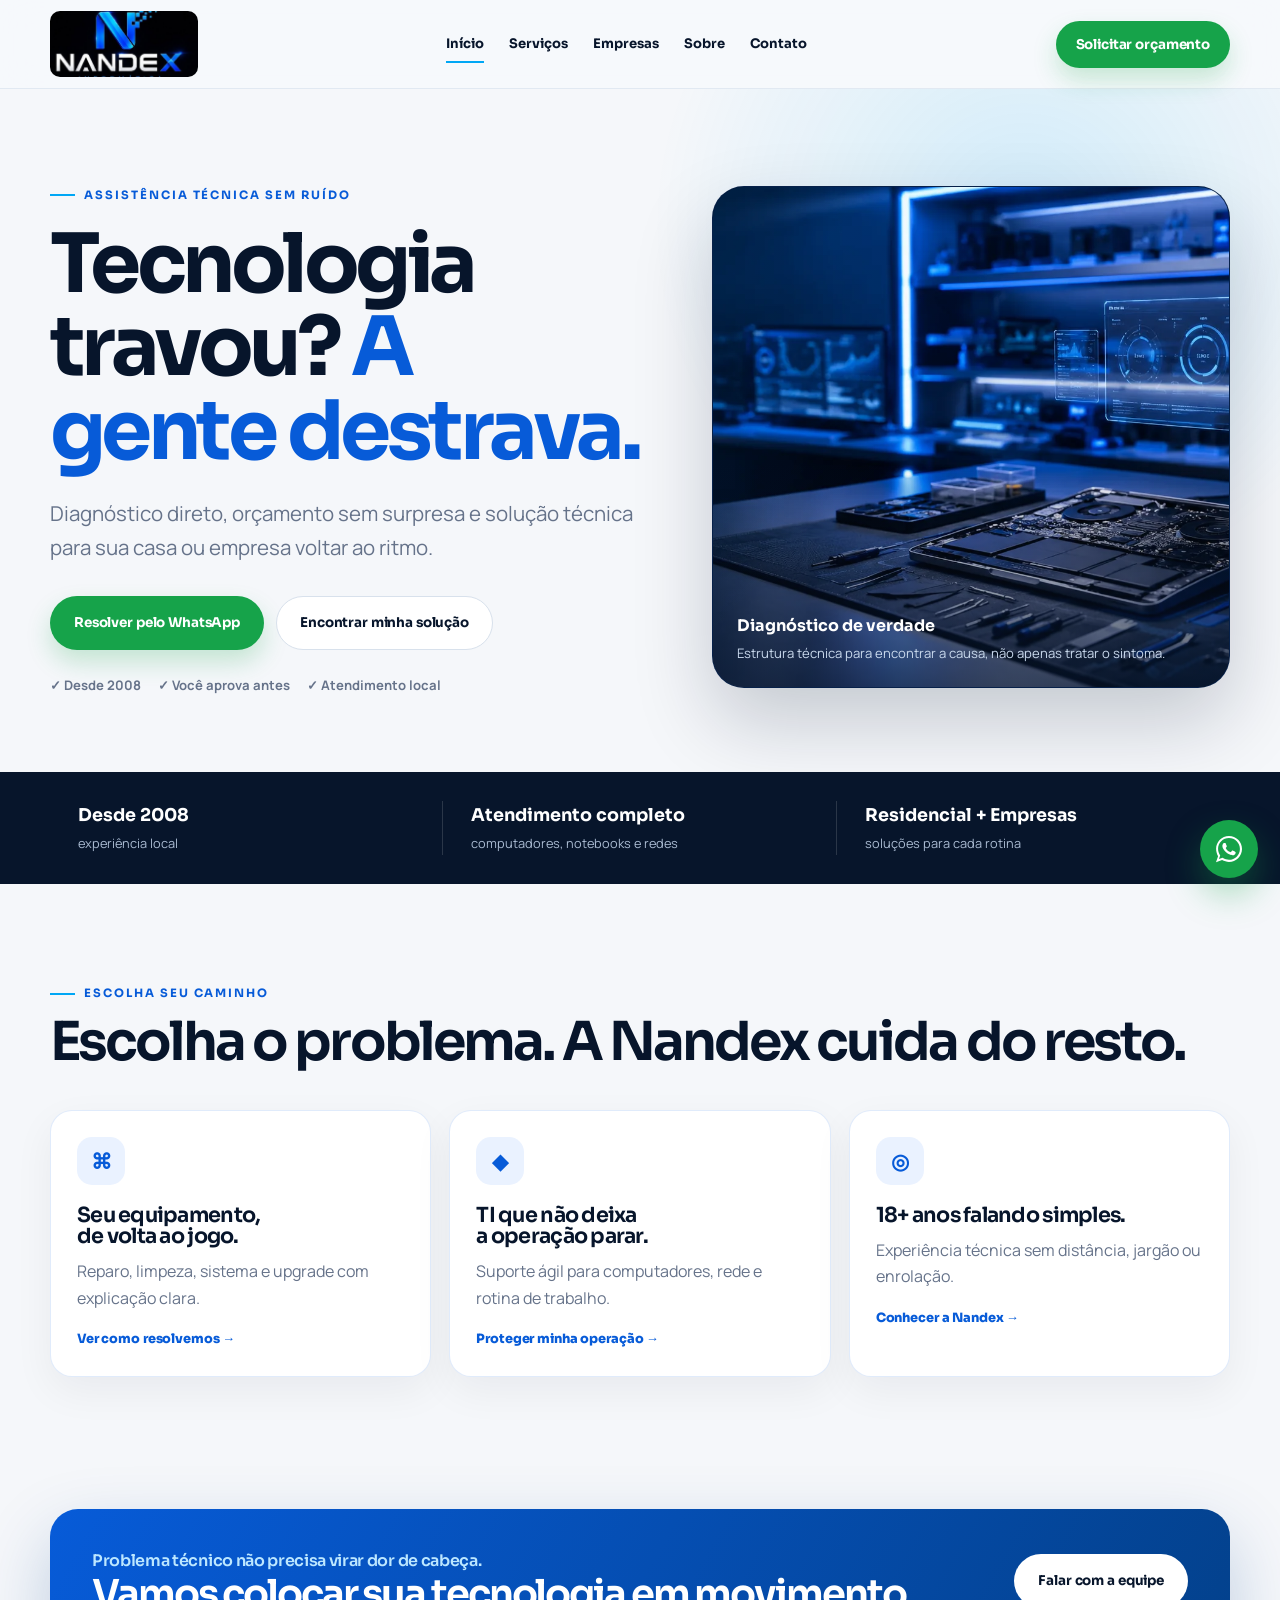
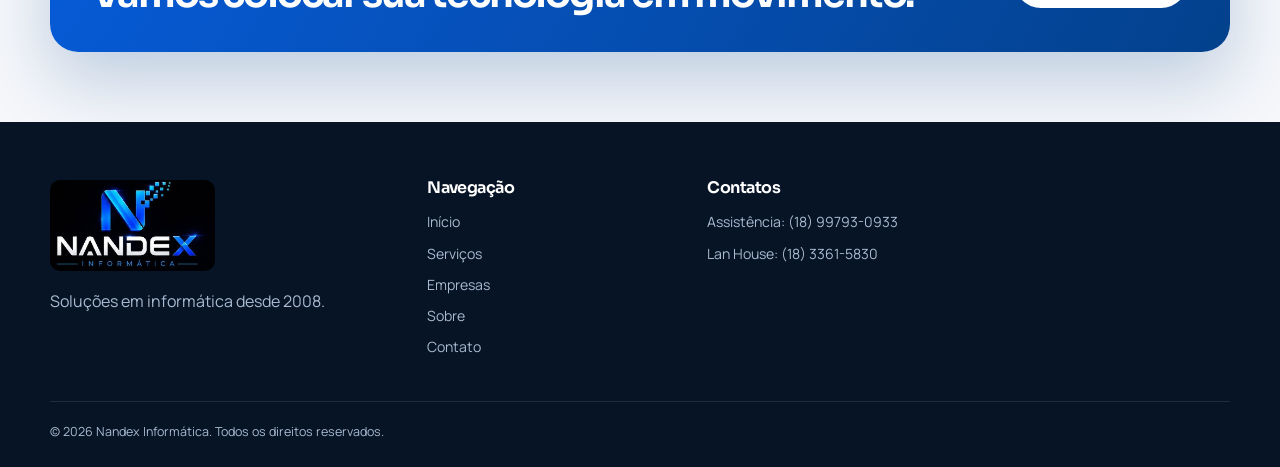
==== commit 39e3c08e: "feat: integrar imagens editoriais nas paginas" ====
--- a/index.html
+++ b/index.html
@@ -1,6 +1,6 @@
 <!doctype html><html lang="pt-BR"><head><meta charset="utf-8"><meta name="viewport" content="width=device-width,initial-scale=1"><title>Nandex | Soluções em informática</title><meta name="description" content="Assistência técnica, redes e suporte de TI para residências e empresas em Paraguaçu Paulista."><link rel="preconnect" href="https://fonts.googleapis.com"><link rel="preconnect" href="https://fonts.gstatic.com" crossorigin><link href="https://fonts.googleapis.com/css2?family=Manrope:wght@400;500;600;700;800&family=Sora:wght@500;600;700;800&display=swap" rel="stylesheet"><link rel="stylesheet" href="assets/css/style.css"></head><body>
 <header class="site-header"><div class="container navbar"><a class="brand" href="index.html" aria-label="Nandex - Início"><img class="brand-logo" src="assets/img/logo.nandex.jpeg" alt="Nandex Informática"></a><nav class="nav-links" aria-label="Navegação principal"><a class="active" href="index.html">Início</a><a href="servicos.html">Serviços</a><a href="empresas.html">Empresas</a><a href="sobre.html">Sobre</a><a href="contato.html">Contato</a></nav><div class="header-actions"><a class="btn btn-whatsapp" href="https://wa.me/5518997930933" target="_blank" rel="noopener">Solicitar orçamento</a><button class="mobile-toggle" type="button" aria-label="Abrir menu" aria-expanded="false" data-mobile-toggle><span></span><span></span><span></span></button></div></div></header>
-<main><section class="hero"><div class="container hero-grid"><div class="hero-copy"><span class="eyebrow">Assistência técnica sem ruído</span><h1>Tecnologia travou? <em>A gente destrava.</em></h1><p>Diagnóstico direto, orçamento sem surpresa e solução técnica para sua casa ou empresa voltar ao ritmo.</p><div class="hero-actions"><a class="btn btn-whatsapp btn-lg" href="https://wa.me/5518997930933" target="_blank" rel="noopener">Resolver pelo WhatsApp</a><a class="btn btn-outline btn-lg" href="servicos.html">Encontrar minha solução</a></div><div class="trust-row"><span>✓ Desde 2008</span><span>✓ Você aprova antes</span><span>✓ Atendimento local</span></div></div><div class="tech-visual" aria-hidden="true"><div class="visual-orbit orbit-one"></div><div class="visual-orbit orbit-two"></div><div class="visual-core"><span>NX</span><small>suporte inteligente</small></div><div class="signal-card signal-a"><strong>18+</strong><span>anos de experiência</span></div><div class="signal-card signal-b"><strong>10</strong><span>soluções técnicas</span></div></div></div></section>
+<main><section class="hero"><div class="container hero-grid"><div class="hero-copy"><span class="eyebrow">Assistência técnica sem ruído</span><h1>Tecnologia travou? <em>A gente destrava.</em></h1><p>Diagnóstico direto, orçamento sem surpresa e solução técnica para sua casa ou empresa voltar ao ritmo.</p><div class="hero-actions"><a class="btn btn-whatsapp btn-lg" href="https://wa.me/5518997930933" target="_blank" rel="noopener">Resolver pelo WhatsApp</a><a class="btn btn-outline btn-lg" href="servicos.html">Encontrar minha solução</a></div><div class="trust-row"><span>✓ Desde 2008</span><span>✓ Você aprova antes</span><span>✓ Atendimento local</span></div></div><figure class="editorial-media editorial-media-home"><img src="assets/img/imagem_03.webp" width="1916" height="821" alt="Bancada técnica preparada para diagnóstico e manutenção de notebook" fetchpriority="high" decoding="async"><figcaption><strong>Diagnóstico de verdade</strong><span>Estrutura técnica para encontrar a causa, não apenas tratar o sintoma.</span></figcaption></figure></div></section>
 <section class="proof-band"><div class="container proof-grid"><div><strong>Desde 2008</strong><span>experiência local</span></div><div><strong>Atendimento completo</strong><span>computadores, notebooks e redes</span></div><div><strong>Residencial + Empresas</strong><span>soluções para cada rotina</span></div></div></section>
 <section class="section"><div class="container"><div class="section-heading split-heading"><div><span class="kicker">Escolha seu caminho</span><h2>Escolha o problema. A Nandex cuida do resto.</h2></div></div><div class="grid-3"><article class="card service-preview"><span class="card-icon">⌘</span><h3>Seu equipamento, de volta ao jogo.</h3><p>Reparo, limpeza, sistema e upgrade com explicação clara.</p><a href="servicos.html">Ver como resolvemos →</a></article><article class="card service-preview"><span class="card-icon">◆</span><h3>TI que não deixa a operação parar.</h3><p>Suporte ágil para computadores, rede e rotina de trabalho.</p><a href="empresas.html">Proteger minha operação →</a></article><article class="card service-preview"><span class="card-icon">◎</span><h3>18+ anos falando simples.</h3><p>Experiência técnica sem distância, jargão ou enrolação.</p><a href="sobre.html">Conhecer a Nandex →</a></article></div></div></section>
 <section class="section compact"><div class="container cta-banner"><div><span>Problema técnico não precisa virar dor de cabeça.</span><h2>Vamos colocar sua tecnologia em movimento.</h2></div><a class="btn btn-light btn-lg" href="contato.html">Falar com a equipe</a></div></section></main>
--- a/assets/css/style.css
+++ b/assets/css/style.css
@@ -8,5 +8,22 @@
 @media(max-width:640px){.container{width:min(100% - 26px,var(--max))}.navbar{height:78px}.brand-logo{width:120px;height:56px}.nav-links{inset:78px 13px auto}.hero{padding:55px 0}.hero h1{font-size:2.55rem}.hero-actions{display:grid}.trust-row{display:grid;gap:8px}.tech-visual{min-height:330px}.visual-core{width:140px;height:140px}.visual-core span{font-size:3rem}.proof-grid,.grid-3,.services-catalog,.feature-list,.why-list,.footer-grid{grid-template-columns:1fr}.proof-grid div{border-right:0;border-bottom:1px solid rgba(255,255,255,.13);padding:17px 5px}.section{padding:68px 0}.split-heading{align-items:start;flex-direction:column}.business-panel{padding:30px 24px;gap:34px}.process-grid{grid-template-columns:1fr 1fr}.process-grid li:nth-child(3):after{display:block}.process-grid li:nth-child(even):after{display:none}.cta-banner{align-items:flex-start;flex-direction:column;padding:30px 24px}.footer-grid>div:nth-child(3){display:block}.footer-bottom{display:grid;gap:8px}.contact-form{padding:25px 19px}.whatsapp-float{width:54px;height:54px;right:15px;bottom:15px}}
 @media(prefers-reduced-motion:reduce){*,*:before,*:after{scroll-behavior:auto!important;transition:none!important;animation:none!important}}
 
+/* Editorial media */
+.editorial-media{--media-position:center;position:relative;min-height:360px;margin:0;overflow:hidden;border:1px solid rgba(7,91,216,.18);border-radius:32px;background:#07152b;box-shadow:0 34px 80px rgba(7,21,43,.2);isolation:isolate}
+.editorial-media:after{content:"";position:absolute;inset:0;z-index:1;pointer-events:none;background:linear-gradient(135deg,rgba(0,167,245,.08),transparent 45%),linear-gradient(180deg,transparent 55%,rgba(7,21,43,.72))}
+.editorial-media img{width:100%;height:100%;min-height:360px;display:block;object-fit:cover;object-position:var(--media-position);transition:transform .7s cubic-bezier(.2,.7,.2,1)}
+.editorial-media:hover img{transform:scale(1.025)}
+.editorial-media figcaption{position:absolute;left:24px;right:24px;bottom:22px;z-index:2;display:grid;gap:4px;color:#fff}
+.editorial-media figcaption strong{font-family:var(--font-display);font-size:1rem}
+.editorial-media figcaption span{max-width:460px;color:#c8d8ec;font-size:.82rem}
+.editorial-media-home{min-height:500px}
+.editorial-media-home img{min-height:500px;object-position:58% center}
+.page-hero-grid{display:grid;grid-template-columns:minmax(0,1fr) minmax(420px,.85fr);align-items:center;gap:54px}
+.page-hero-copy{min-width:0}
+.page-hero-grid .editorial-media{min-height:330px}
+.page-hero-grid .editorial-media img{min-height:330px}
+@media(max-width:980px){.page-hero-grid{grid-template-columns:1fr;gap:36px}.editorial-media-home{min-height:400px}.editorial-media-home img{min-height:400px}.page-hero-grid .editorial-media,.page-hero-grid .editorial-media img{min-height:300px}}
+@media(max-width:640px){.editorial-media,.editorial-media-home{min-height:250px;border-radius:24px}.editorial-media img,.editorial-media-home img,.page-hero-grid .editorial-media img{min-height:250px}.editorial-media figcaption{left:18px;right:18px;bottom:16px}.page-hero-grid{gap:28px}}
+
 /* Tech editorial polish */
 .hero-copy>p,.page-hero p{font-size:clamp(1.08rem,1.6vw,1.3rem);line-height:1.65;max-width:700px}.page-hero{padding:clamp(88px,11vw,138px) 0 76px;background:radial-gradient(circle at 82% 15%,rgba(0,167,245,.16),transparent 28%),linear-gradient(180deg,#f8fbff 0%,var(--bg) 100%)}.page-hero h1{max-width:1020px}.card,.service-card{border-color:rgba(7,91,216,.12);box-shadow:0 14px 40px rgba(7,21,43,.055)}.service-card{position:relative;overflow:hidden}.service-card:before{content:'';position:absolute;left:0;top:0;width:4px;height:100%;background:linear-gradient(var(--primary-2),var(--primary));opacity:.8}.service-card a,.service-preview a{font-family:var(--font-display);font-size:.8rem;letter-spacing:-.01em}.proof-grid strong,.signal-card strong,.process-grid span{font-family:var(--font-display)}.cta-banner{box-shadow:0 28px 70px rgba(3,65,140,.23)}.cta-banner span{font-family:var(--font-display);font-weight:600;letter-spacing:-.02em}.nav-links{font-family:var(--font-display);font-size:.82rem}.contact-form h2{font-family:var(--font-display)}@media(max-width:640px){h1{font-size:clamp(2.55rem,12vw,3.45rem);line-height:1.03}.page-hero{padding:68px 0 48px}.hero h1{font-size:clamp(2.7rem,12vw,3.7rem)}.hero-copy>p,.page-hero p{font-size:1.04rem}.service-card{padding:24px 22px}}
